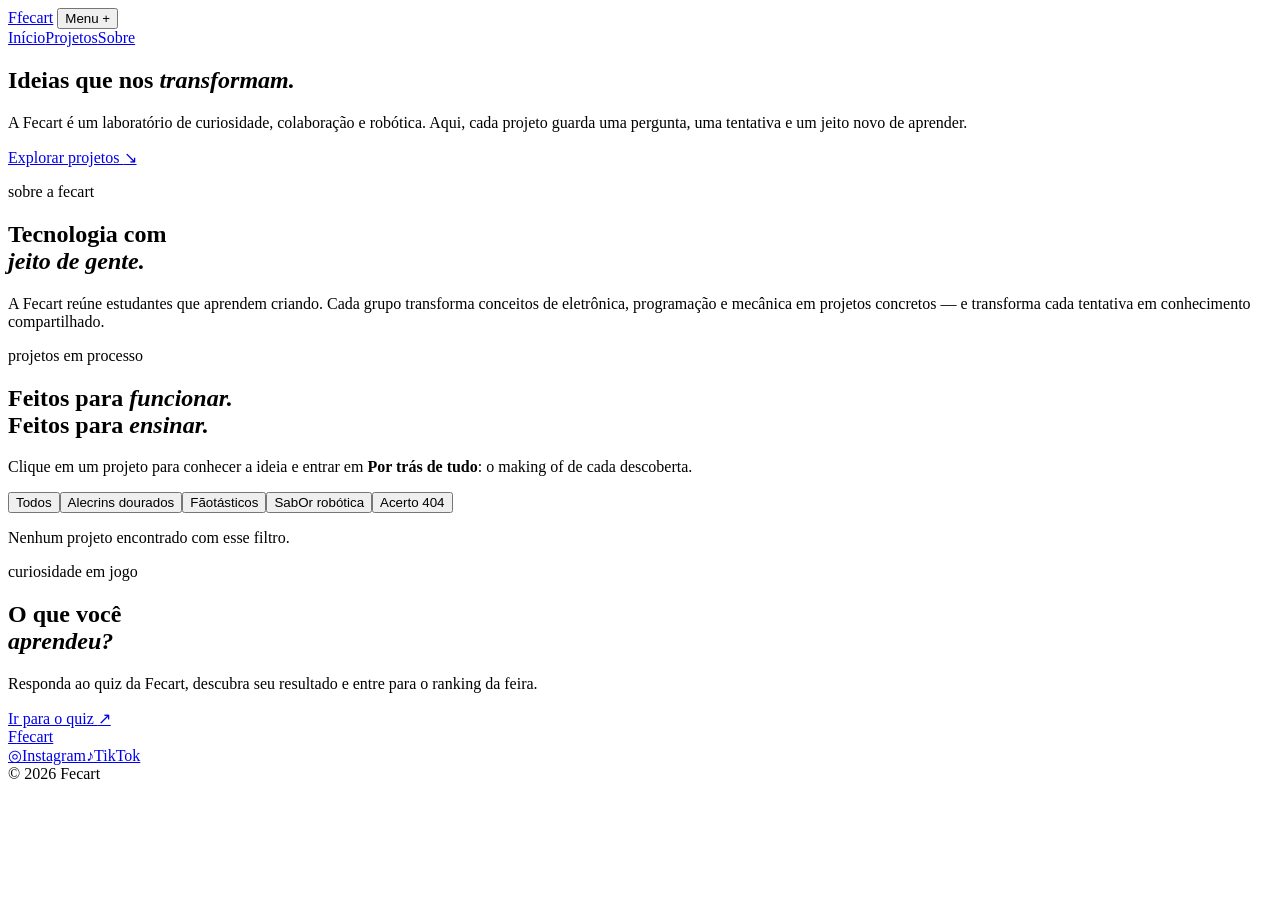
==== index.html @ e7907eb3 "feat: criar copia com experiencia mobile aprimorada" ====
<!doctype html>
<html lang="pt-BR">
<head>
  <meta charset="utf-8">
  <meta name="viewport" content="width=device-width, initial-scale=1">
  <meta name="theme-color" content="#f4efe6">
  <meta name="description" content="Fecart: projetos, grupos e processos de robótica feitos por estudantes.">
  <meta property="og:title" content="Fecart — laboratório vivo de robótica">
  <meta property="og:description" content="Conheça os projetos, grupos e caminhos de criação da Fecart.">
  <meta property="og:type" content="website">
  <title>Fecart — laboratório vivo</title>
  <link rel="icon" href="data:image/svg+xml,%3Csvg xmlns='http://www.w3.org/2000/svg' viewBox='0 0 64 64'%3E%3Crect width='64' height='64' rx='16' fill='%23e05b3f'/%3E%3Ctext x='32' y='43' text-anchor='middle' font-size='32' font-family='Arial' font-weight='700' fill='white'%3EF%3C/text%3E%3C/svg%3E">
  <link rel="preconnect" href="https://fonts.googleapis.com">
  <link rel="preconnect" href="https://fonts.gstatic.com" crossorigin>
  <link href="https://fonts.googleapis.com/css2?family=DM+Sans:wght@400;500;600;700&family=Fraunces:opsz,wght@9..144,600;9..144,700&display=swap" rel="stylesheet">
  <link rel="stylesheet" href="css/style.css">
  <link rel="stylesheet" href="css/overrides.css">
  <link rel="stylesheet" href="css/social-pins.css">
  <link rel="stylesheet" href="css/home-quiz.css">
  <link rel="stylesheet" href="css/project-group-link.css">
  <link rel="stylesheet" href="css/operator-delete.css">
  <link rel="stylesheet" href="css/mobile-enhancements.css">
</head>
<body>
  <div class="site-shell">
    <header class="site-header" id="topo">
      <a class="brand" href="#inicio" aria-label="Fecart, voltar ao início"><span class="brand-mark">F</span><span>fecart</span></a>
      <button class="menu-toggle" id="menu-toggle" type="button" aria-expanded="false" aria-controls="site-nav">Menu <span>+</span></button>
      <nav class="site-nav" id="site-nav" aria-label="Navegação principal">
        <a href="#inicio">Início</a><a href="#projetos">Projetos</a><a href="#sobre">Sobre</a>
      </nav>
    </header>

    <main id="inicio">
      <section class="hero section-pad" aria-labelledby="hero-title">
        <div class="hero-copy">
          <h1 id="hero-title" data-edit="hero.title">Ideias que nos <em>transformam.</em></h1>
          <p class="hero-lead" data-edit="hero.subtitle">A Fecart é um laboratório de curiosidade, colaboração e robótica. Aqui, cada projeto guarda uma pergunta, uma tentativa e um jeito novo de aprender.</p>
          <div class="hero-actions"><a class="button button-primary" href="#projetos">Explorar projetos <span>↘</span></a></div>
        </div>
        <div class="hero-art" aria-label="Ilustração abstrata de uma engrenagem e circuito">
          <div class="sun-disc"></div><div class="orbit orbit-one"></div><div class="orbit orbit-two"></div>
          <div class="gear" aria-hidden="true"><span></span><span></span><span></span><span></span><span></span><span></span><span></span><span></span><i></i></div>
        </div>
      </section>

      <section class="about-section section-pad" id="sobre" aria-labelledby="about-title"><div><p class="section-kicker">sobre a fecart</p><h2 id="about-title">Tecnologia com<br><em>jeito de gente.</em></h2></div><div class="about-text"><p data-edit="about.description">A Fecart reúne estudantes que aprendem criando. Cada grupo transforma conceitos de eletrônica, programação e mecânica em projetos concretos — e transforma cada tentativa em conhecimento compartilhado.</p></div></section>

      <section class="projects-section section-pad" id="projetos" aria-labelledby="projects-title">
        <div class="section-heading"><div><p class="section-kicker">projetos em processo</p><h2 id="projects-title">Feitos para <em>funcionar.</em><br>Feitos para <em>ensinar.</em></h2></div><p class="section-note">Clique em um projeto para conhecer a ideia e entrar em <strong>Por trás de tudo</strong>: o making of de cada descoberta.</p></div>
        <div class="filter-bar" id="filter-bar" aria-label="Filtrar projetos"></div>
        <div class="projects-grid" id="projects-grid" aria-live="polite"></div>
        <p class="empty-state" id="empty-state" hidden>Nenhum projeto encontrado com esse filtro.</p>
      </section>

      <section class="quiz-cta section-pad" aria-labelledby="quiz-cta-title"><div><p class="section-kicker">curiosidade em jogo</p><h2 id="quiz-cta-title">O que você<br><em>aprendeu?</em></h2></div><div class="quiz-cta-copy"><p>Responda ao quiz da Fecart, descubra seu resultado e entre para o ranking da feira.</p><a class="button button-primary quiz-button" href="quiz.html">Ir para o quiz <span>↗</span></a></div></section>
    </main>

    <footer class="site-footer section-pad"><div class="footer-top"><a class="brand brand-light" href="#topo"><span class="brand-mark">F</span><span>fecart</span></a><div class="social-pins" aria-label="Páginas da Fecart"><a class="social-pin" href="https://www.instagram.com/infecaart/" target="_blank" rel="noopener noreferrer" aria-label="Instagram da Fecart"><span class="pin-symbol">◎</span><span>Instagram</span></a><a class="social-pin" href="https://www.tiktok.com/@infecaart" target="_blank" rel="noopener noreferrer" aria-label="TikTok da Fecart"><span class="pin-symbol">♪</span><span>TikTok</span></a></div></div><div class="footer-bottom"><span>© 2026 Fecart</span></div></footer>
  </div>

  <div class="modal-backdrop" id="project-modal" hidden><article class="project-modal" role="dialog" aria-modal="true" aria-labelledby="modal-title"><button class="modal-close" id="modal-close" type="button" aria-label="Fechar projeto">×</button><div id="modal-content"></div></article></div>
  <aside class="editor-panel" id="editor-panel" hidden aria-labelledby="editor-title"><div class="editor-header"><div><p class="section-kicker">modo de manutenção</p><h2 id="editor-title">Área reservada</h2></div><button class="modal-close" id="editor-close" type="button" aria-label="Fechar área de manutenção">×</button></div><p class="editor-explain">Código de manutenção ativo. Adicione ou edite projetos e salve no banco. O painel só abre com Ctrl + Shift + \\.</p><div id="editor-fields"></div><div class="editor-actions"><button class="button button-primary" id="editor-save-db" type="button">Salvar no banco</button><button class="button button-ghost" id="editor-export" type="button">Exportar JSON</button><button class="button button-ghost" id="editor-reset" type="button">Restaurar</button></div><p class="editor-status" id="editor-status" role="status"></p></aside>
  <div class="toast" id="toast" role="status" aria-live="polite"></div>
  <script src="js/supabase-config.js"></script>
  <script src="js/app.js" defer></script>
</body>
</html>
---- css/operator-delete.css ----
.button-danger{display:block;margin:12px 0 18px;background:#a83232;color:#fff;border:0}.button-danger:hover{background:#7f2424}.button-danger:disabled{opacity:.6;cursor:wait}
---- css/mobile-enhancements.css ----
@media (max-width:560px){
  body{overflow-x:hidden}
  .site-header{position:sticky;top:0;box-shadow:0 6px 20px rgba(37,35,31,.06)}
  .site-nav a{font-size:16px;padding:7px 0}
  .hero{padding-top:48px;padding-bottom:56px;gap:36px}
  .hero h1{font-size:clamp(48px,14vw,68px);max-width:100%;line-height:.94}
  .hero-lead{font-size:16px;line-height:1.5;margin:24px 0}
  .hero-actions .button{width:100%;min-height:52px}
  .hero-art{border-radius:35% 10px 35% 10px;transform:rotate(2deg)}
  .section-heading{display:block}
  .section-heading h2{font-size:clamp(42px,12vw,60px)}
  .section-note{margin-top:24px;font-size:14px}
  .filter-bar{flex-wrap:nowrap;overflow-x:auto;overflow-y:hidden;padding:3px 2px 12px;margin-right:-24px;scroll-snap-type:x proximity;scrollbar-width:none}
  .filter-bar::-webkit-scrollbar{display:none}
  .filter-button{flex:0 0 auto;scroll-snap-align:start;min-height:42px;white-space:nowrap}
  .projects-grid{display:flex;gap:14px;overflow-x:auto;overflow-y:hidden;margin-right:-24px;padding:3px 24px 18px 1px;scroll-snap-type:x mandatory;scrollbar-width:none}
  .projects-grid::-webkit-scrollbar{display:none}
  .project-card,.project-card:nth-child(3n+2){flex:0 0 min(84vw,330px);grid-column:auto;scroll-snap-align:start;transform:none!important}
  .project-card:hover{transform:none!important}
  .project-image{height:185px}
  .project-card-body{padding:17px}
  .project-card h3{font-size:25px}
  .project-card:focus-visible{outline:3px solid var(--sun);outline-offset:3px}
  .projects-section:after{content:'Deslize para ver mais projetos →';display:block;color:var(--muted);font-size:11px;margin-top:4px}
  .about-section{padding-top:64px;padding-bottom:68px}
  .about-section h2{font-size:clamp(44px,12vw,62px)}
  .quiz-cta{display:block;padding-top:64px;padding-bottom:68px}
  .quiz-cta h2{font-size:clamp(45px,13vw,64px)}
  .quiz-cta-copy{margin-top:28px}
  .quiz-button{width:100%;min-height:54px}
  .project-modal{border-radius:18px 18px 0 0;align-self:end;max-height:92vh;padding:26px 20px 30px}
  .modal-backdrop{align-items:end;padding:0}
  .modal-cover{height:220px;border-radius:10px}
  .modal-title{font-size:39px}
  .like-button{width:100%;justify-content:center;min-height:48px}
  .timeline-item{grid-template-columns:1fr;gap:5px}
}
@media (min-width:561px) and (max-width:850px){
  .projects-grid{grid-template-columns:repeat(2,minmax(0,1fr))}
  .project-card{grid-column:span 1}
}
.ranking-list .ranking-row:first-child{border-color:var(--sun);background:color-mix(in srgb,var(--sun) 18%,transparent);font-size:1.08em}.ranking-list .ranking-row:nth-child(2){border-color:var(--line)}
@media(max-width:560px){.quiz-main{padding-top:48px}.quiz-intro h1{font-size:clamp(52px,15vw,76px)}.quiz-card{padding:24px 18px}.question{padding:20px 0}.answer{min-height:48px;padding:12px 10px}.quiz-card .button{width:100%;min-height:52px}.ranking-heading{display:block}.ranking-heading>p{margin-top:22px}.ranking-row{grid-template-columns:34px 1fr auto;gap:10px;padding:16px 10px}.ranking-list .ranking-row:first-child{padding:22px 12px;font-size:1.15em}}
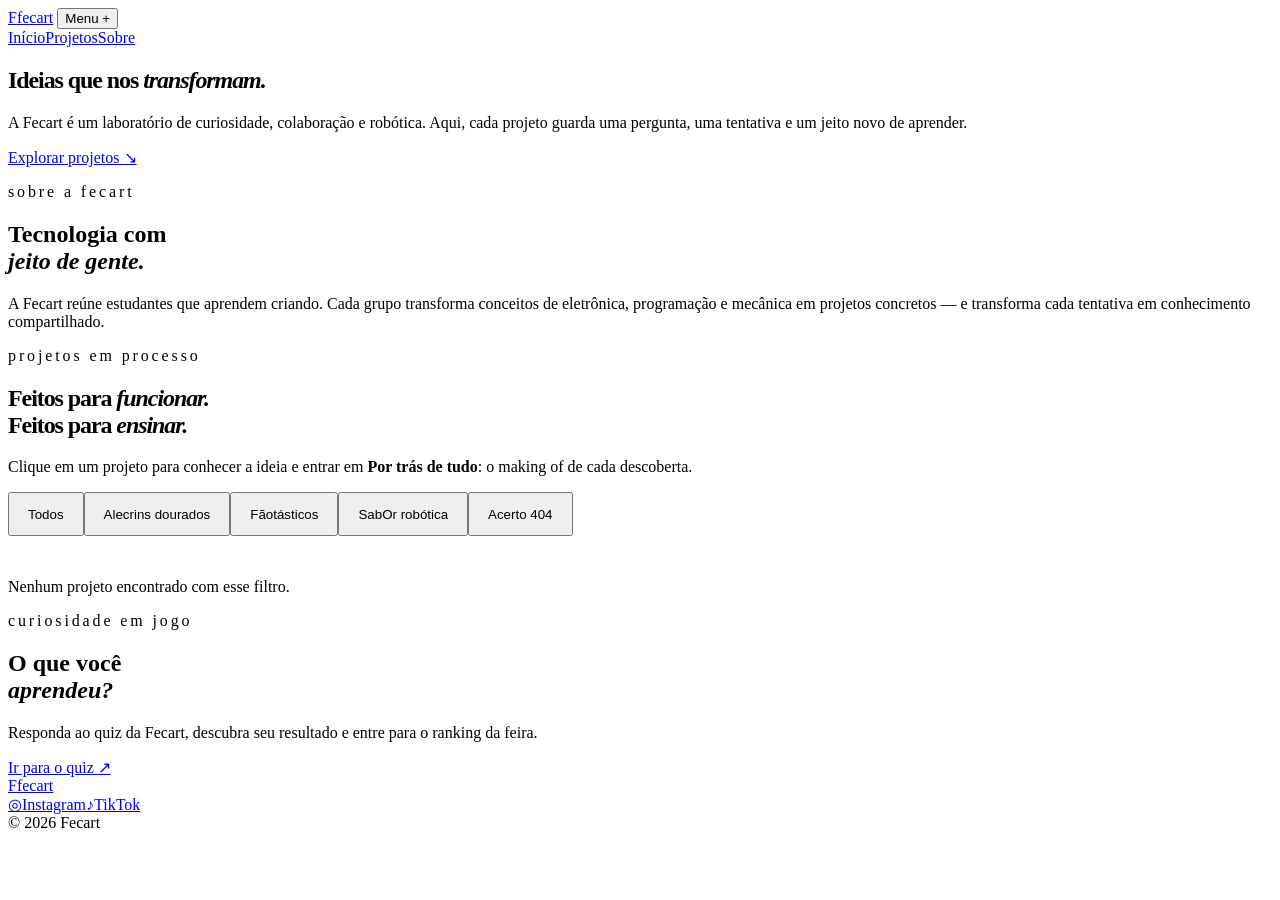
==== commit 0b315510: "feat: refine editorial layout with demo media" ====
--- a/index.html
+++ b/index.html
@@ -13,7 +13,7 @@
   <link rel="preconnect" href="https://fonts.googleapis.com">
   <link rel="preconnect" href="https://fonts.gstatic.com" crossorigin>
   <link href="https://fonts.googleapis.com/css2?family=DM+Sans:wght@400;500;600;700&family=Fraunces:opsz,wght@9..144,600;9..144,700&display=swap" rel="stylesheet">
-  <link rel="stylesheet" href="css/style.css">
+  <link rel="stylesheet" href="css/style.css"><link rel="stylesheet" href="css/editorial-enhancements.css">
   <link rel="stylesheet" href="css/overrides.css">
   <link rel="stylesheet" href="css/social-pins.css">
   <link rel="stylesheet" href="css/home-quiz.css">
--- a/css/editorial-enhancements.css
+++ b/css/editorial-enhancements.css
@@ -0,0 +1,13 @@
+/* Ajustes editoriais: leitura, ritmo e espaçamento */
+.eyebrow,.section-kicker,.project-meta,.modal-label{letter-spacing:.18em}
+.hero h1{letter-spacing:-.045em}
+.group-hero h1{letter-spacing:-.045em}
+.block-heading h2,.section-heading h2{letter-spacing:-.045em}
+.hero-actions{gap:32px}.filter-bar{gap:14px;margin-bottom:42px}.filter-button{min-height:44px;padding:10px 18px}
+.projects-grid{gap:32px}.project-card{opacity:0;transform:translateY(18px);transition:opacity .55s ease,transform .55s ease,box-shadow .25s ease}.project-card.is-visible{opacity:1;transform:translateY(0)}.project-card.is-visible:hover{transform:translateY(-6px)}
+.project-card-body{padding:24px 24px 26px}.project-footer{padding-top:28px}.group-card{padding:26px}.group-card h3{margin-top:48px}.group-card-link{min-height:44px;bottom:18px}.group-card .group-count{bottom:66px}
+.related-project{padding:26px 12px;transition:background .2s,transform .2s}.related-project:hover{background:var(--paper-2);transform:translateX(5px)}
+.demo-media-label{position:absolute;left:10px;bottom:10px;z-index:3;background:rgba(37,35,31,.78);color:var(--white);border-radius:99px;padding:5px 8px;font:700 9px/1 var(--sans);letter-spacing:.1em;text-transform:uppercase}.demo-media-wrap{position:relative}
+@media(max-width:850px){.projects-grid{gap:26px}.filter-bar{gap:10px;margin-bottom:30px}.group-hero h1{letter-spacing:-.03em}.block-heading h2{letter-spacing:-.03em}}
+@media(max-width:560px){.projects-grid{gap:24px}.hero-actions{gap:16px;flex-wrap:wrap}.project-card-body{padding:20px}.group-card{padding:22px}}
+@media(prefers-reduced-motion:reduce){.project-card{opacity:1;transform:none}.project-card.is-visible:hover{transform:none}.related-project:hover{transform:none}}
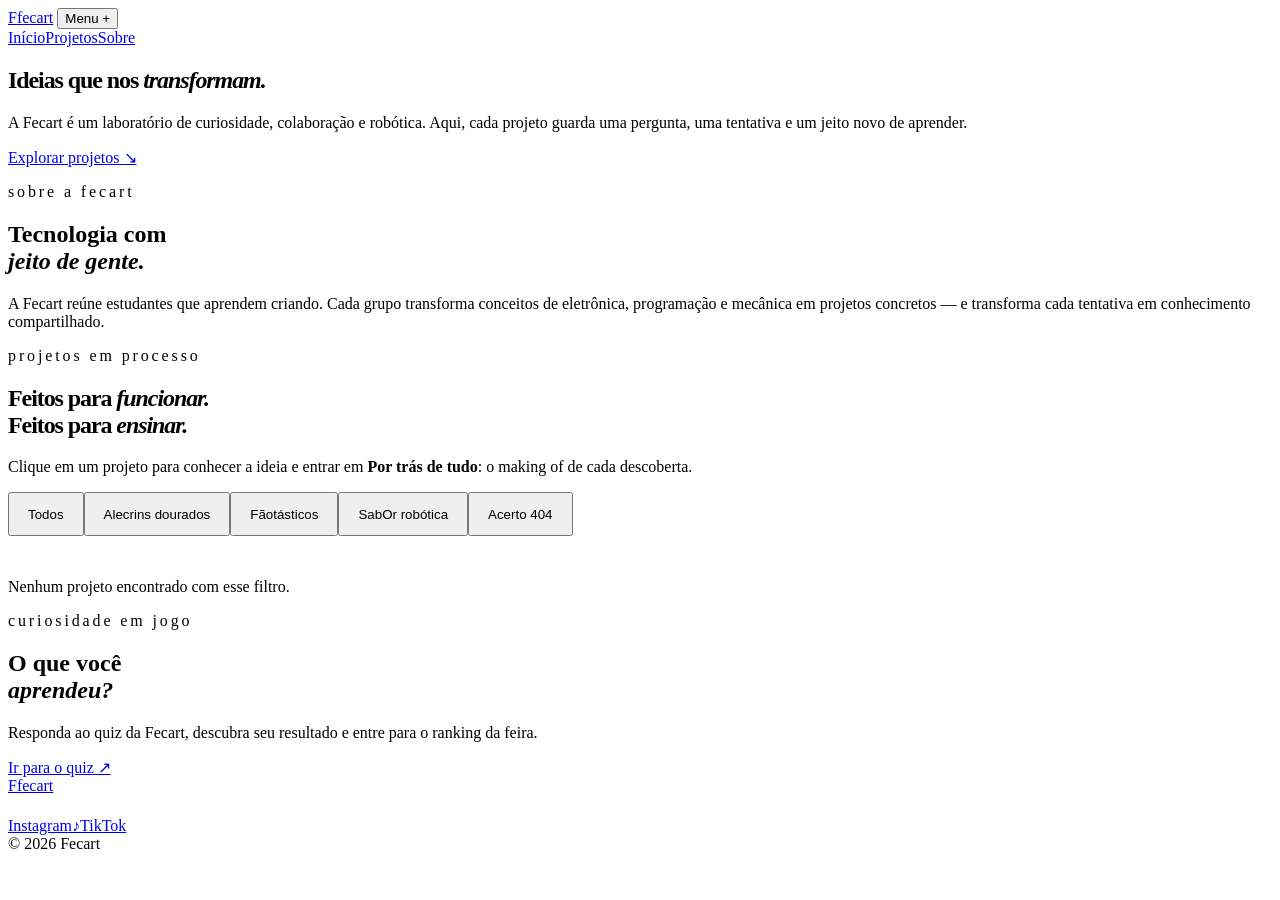
==== commit 599eb950: "feat: update Instagram social icon" ====
--- a/index.html
+++ b/index.html
@@ -56,7 +56,7 @@
       <section class="quiz-cta section-pad" aria-labelledby="quiz-cta-title"><div><p class="section-kicker">curiosidade em jogo</p><h2 id="quiz-cta-title">O que você<br><em>aprendeu?</em></h2></div><div class="quiz-cta-copy"><p>Responda ao quiz da Fecart, descubra seu resultado e entre para o ranking da feira.</p><a class="button button-primary quiz-button" href="quiz.html">Ir para o quiz <span>↗</span></a></div></section>
     </main>
 
-    <footer class="site-footer section-pad"><div class="footer-top"><a class="brand brand-light" href="#topo"><span class="brand-mark">F</span><span>fecart</span></a><div class="social-pins" aria-label="Páginas da Fecart"><a class="social-pin" href="https://www.instagram.com/infecaart/" target="_blank" rel="noopener noreferrer" aria-label="Instagram da Fecart"><span class="pin-symbol">◎</span><span>Instagram</span></a><a class="social-pin" href="https://www.tiktok.com/@infecaart" target="_blank" rel="noopener noreferrer" aria-label="TikTok da Fecart"><span class="pin-symbol">♪</span><span>TikTok</span></a></div></div><div class="footer-bottom"><span>© 2026 Fecart</span></div></footer>
+    <footer class="site-footer section-pad"><div class="footer-top"><a class="brand brand-light" href="#topo"><span class="brand-mark">F</span><span>fecart</span></a><div class="social-pins" aria-label="Páginas da Fecart"><a class="social-pin" href="https://www.instagram.com/infecaart/" target="_blank" rel="noopener noreferrer" aria-label="Instagram da Fecart"><img class="social-icon social-icon-instagram" src="assets/instagram.png" alt=""><span>Instagram</span></a><a class="social-pin" href="https://www.tiktok.com/@infecaart" target="_blank" rel="noopener noreferrer" aria-label="TikTok da Fecart"><span class="pin-symbol">♪</span><span>TikTok</span></a></div></div><div class="footer-bottom"><span>© 2026 Fecart</span></div></footer>
   </div>
 
   <div class="modal-backdrop" id="project-modal" hidden><article class="project-modal" role="dialog" aria-modal="true" aria-labelledby="modal-title"><button class="modal-close" id="modal-close" type="button" aria-label="Fechar projeto">×</button><div id="modal-content"></div></article></div>
--- a/css/editorial-enhancements.css
+++ b/css/editorial-enhancements.css
@@ -11,3 +11,5 @@
 @media(max-width:850px){.projects-grid{gap:26px}.filter-bar{gap:10px;margin-bottom:30px}.group-hero h1{letter-spacing:-.03em}.block-heading h2{letter-spacing:-.03em}}
 @media(max-width:560px){.projects-grid{gap:24px}.hero-actions{gap:16px;flex-wrap:wrap}.project-card-body{padding:20px}.group-card{padding:22px}}
 @media(prefers-reduced-motion:reduce){.project-card{opacity:1;transform:none}.project-card.is-visible:hover{transform:none}.related-project:hover{transform:none}}
+
+.social-icon{width:22px;height:22px;object-fit:contain;display:block}.social-icon-instagram{filter:brightness(0) invert(1);}
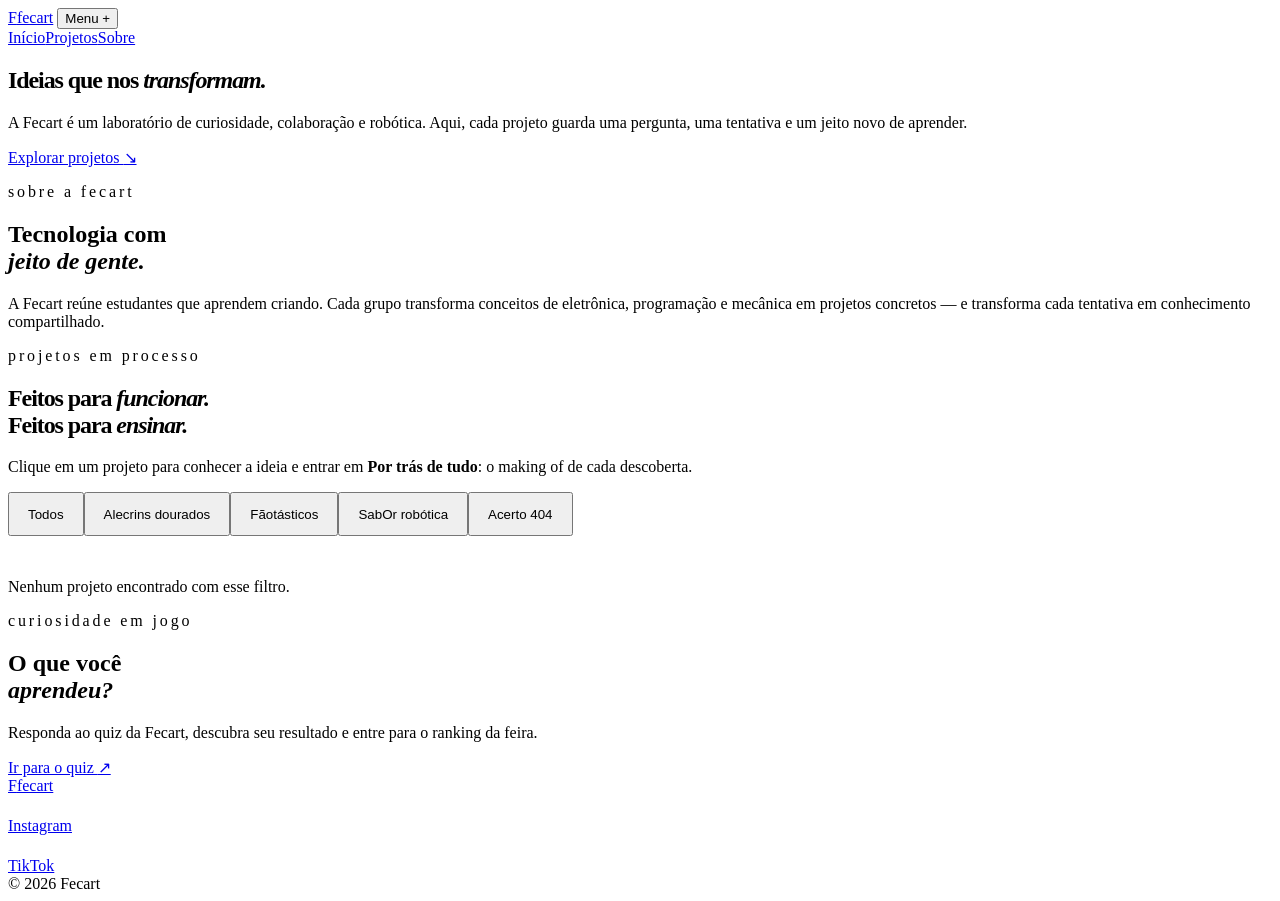
==== commit 7da197f8: "feat: update TikTok social icon" ====
--- a/index.html
+++ b/index.html
@@ -56,7 +56,7 @@
       <section class="quiz-cta section-pad" aria-labelledby="quiz-cta-title"><div><p class="section-kicker">curiosidade em jogo</p><h2 id="quiz-cta-title">O que você<br><em>aprendeu?</em></h2></div><div class="quiz-cta-copy"><p>Responda ao quiz da Fecart, descubra seu resultado e entre para o ranking da feira.</p><a class="button button-primary quiz-button" href="quiz.html">Ir para o quiz <span>↗</span></a></div></section>
     </main>
 
-    <footer class="site-footer section-pad"><div class="footer-top"><a class="brand brand-light" href="#topo"><span class="brand-mark">F</span><span>fecart</span></a><div class="social-pins" aria-label="Páginas da Fecart"><a class="social-pin" href="https://www.instagram.com/infecaart/" target="_blank" rel="noopener noreferrer" aria-label="Instagram da Fecart"><img class="social-icon social-icon-instagram" src="assets/instagram.png" alt=""><span>Instagram</span></a><a class="social-pin" href="https://www.tiktok.com/@infecaart" target="_blank" rel="noopener noreferrer" aria-label="TikTok da Fecart"><span class="pin-symbol">♪</span><span>TikTok</span></a></div></div><div class="footer-bottom"><span>© 2026 Fecart</span></div></footer>
+    <footer class="site-footer section-pad"><div class="footer-top"><a class="brand brand-light" href="#topo"><span class="brand-mark">F</span><span>fecart</span></a><div class="social-pins" aria-label="Páginas da Fecart"><a class="social-pin" href="https://www.instagram.com/infecaart/" target="_blank" rel="noopener noreferrer" aria-label="Instagram da Fecart"><img class="social-icon social-icon-instagram" src="assets/instagram.png" alt=""><span>Instagram</span></a><a class="social-pin" href="https://www.tiktok.com/@infecaart" target="_blank" rel="noopener noreferrer" aria-label="TikTok da Fecart"><img class="social-icon social-icon-tiktok" src="assets/tiktok.png" alt=""><span>TikTok</span></a></div></div><div class="footer-bottom"><span>© 2026 Fecart</span></div></footer>
   </div>
 
   <div class="modal-backdrop" id="project-modal" hidden><article class="project-modal" role="dialog" aria-modal="true" aria-labelledby="modal-title"><button class="modal-close" id="modal-close" type="button" aria-label="Fechar projeto">×</button><div id="modal-content"></div></article></div>
--- a/css/editorial-enhancements.css
+++ b/css/editorial-enhancements.css
@@ -13,3 +13,4 @@
 @media(prefers-reduced-motion:reduce){.project-card{opacity:1;transform:none}.project-card.is-visible:hover{transform:none}.related-project:hover{transform:none}}
 
 .social-icon{width:22px;height:22px;object-fit:contain;display:block}.social-icon-instagram{filter:brightness(0) invert(1);}
+.social-icon-tiktok{filter:brightness(0) invert(1);}
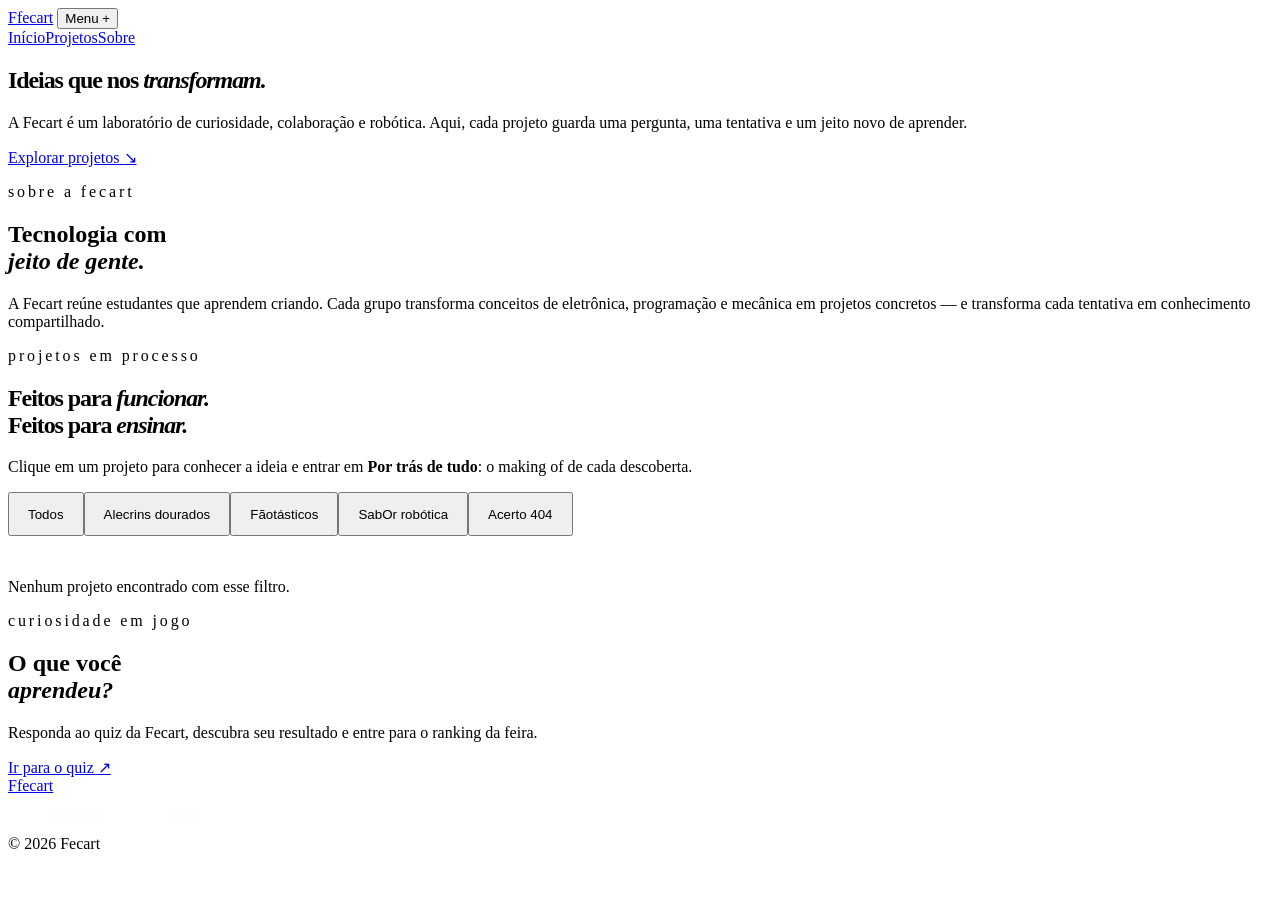
==== commit 03e781dc: "fix: harden mobile responsive layouts" ====
--- a/index.html
+++ b/index.html
@@ -20,6 +20,7 @@
   <link rel="stylesheet" href="css/project-group-link.css">
   <link rel="stylesheet" href="css/operator-delete.css">
   <link rel="stylesheet" href="css/mobile-enhancements.css">
+  <link rel="stylesheet" href="css/mobile-safety.css">
 </head>
 <body>
   <div class="site-shell">
--- a/css/editorial-enhancements.css
+++ b/css/editorial-enhancements.css
@@ -12,5 +12,3 @@
 @media(max-width:560px){.projects-grid{gap:24px}.hero-actions{gap:16px;flex-wrap:wrap}.project-card-body{padding:20px}.group-card{padding:22px}}
 @media(prefers-reduced-motion:reduce){.project-card{opacity:1;transform:none}.project-card.is-visible:hover{transform:none}.related-project:hover{transform:none}}
 
-.social-icon{width:22px;height:22px;object-fit:contain;display:block}.social-icon-instagram{filter:brightness(0) invert(1);}
-.social-icon-tiktok{filter:brightness(0) invert(1);}
--- a/css/social-pins.css
+++ b/css/social-pins.css
@@ -0,0 +1,2 @@
+.social-pins{display:flex;align-items:center;gap:12px}.social-pin{display:inline-flex;align-items:center;gap:8px;border:1px solid rgba(255,250,243,.28);border-radius:999px;padding:9px 13px;color:rgba(255,250,243,.82);text-decoration:none;font-size:12px;transition:transform .2s ease,background .2s ease,border-color .2s ease}.social-pin:hover{transform:translateY(-3px);background:rgba(255,250,243,.12);border-color:var(--sun);color:var(--white)}.pin-symbol{display:grid;place-items:center;width:20px;height:20px;border:1px solid currentColor;border-radius:50%;font-size:15px;line-height:1}.social-pin:last-child .pin-symbol{border-radius:6px}@media(max-width:850px){.social-pins{order:2;width:100%}.back-top{margin-left:auto}.footer-top p{order:3}}
+.social-icon{width:20px;height:20px;flex:0 0 20px;object-fit:contain;display:block}.social-icon-instagram,.social-icon-tiktok{filter:brightness(0) invert(1)}
--- a/css/mobile-safety.css
+++ b/css/mobile-safety.css
@@ -0,0 +1,18 @@
+/* Proteções comuns para telas pequenas */
+@media (max-width:560px){
+  html,body{max-width:100%;overflow-x:hidden}
+  .site-header{gap:14px;padding-left:18px;padding-right:18px}
+  .group-page .site-header{gap:10px}
+  .group-page .back-link{margin-left:auto;white-space:nowrap;font-size:11px}
+  .group-description,.project-detail,.block-heading,.section-heading{min-width:0;max-width:100%}
+  .group-description,.project-detail p,.block-heading>p{overflow-wrap:anywhere}
+  .member-card{min-width:0}
+  .member-card h3,.member-card p{overflow-wrap:anywhere}
+  .project-main-image,.gallery-image,.gallery-video{display:block;width:100%;max-width:100%;height:auto;object-fit:cover}
+  .gallery-video{max-height:70vh}
+  .process-gallery figure{min-width:0}
+  .social-pin{min-height:40px}
+  .editor-panel{padding:22px 18px}
+  .editor-actions{gap:8px}
+  .editor-actions .button{min-height:44px}
+}
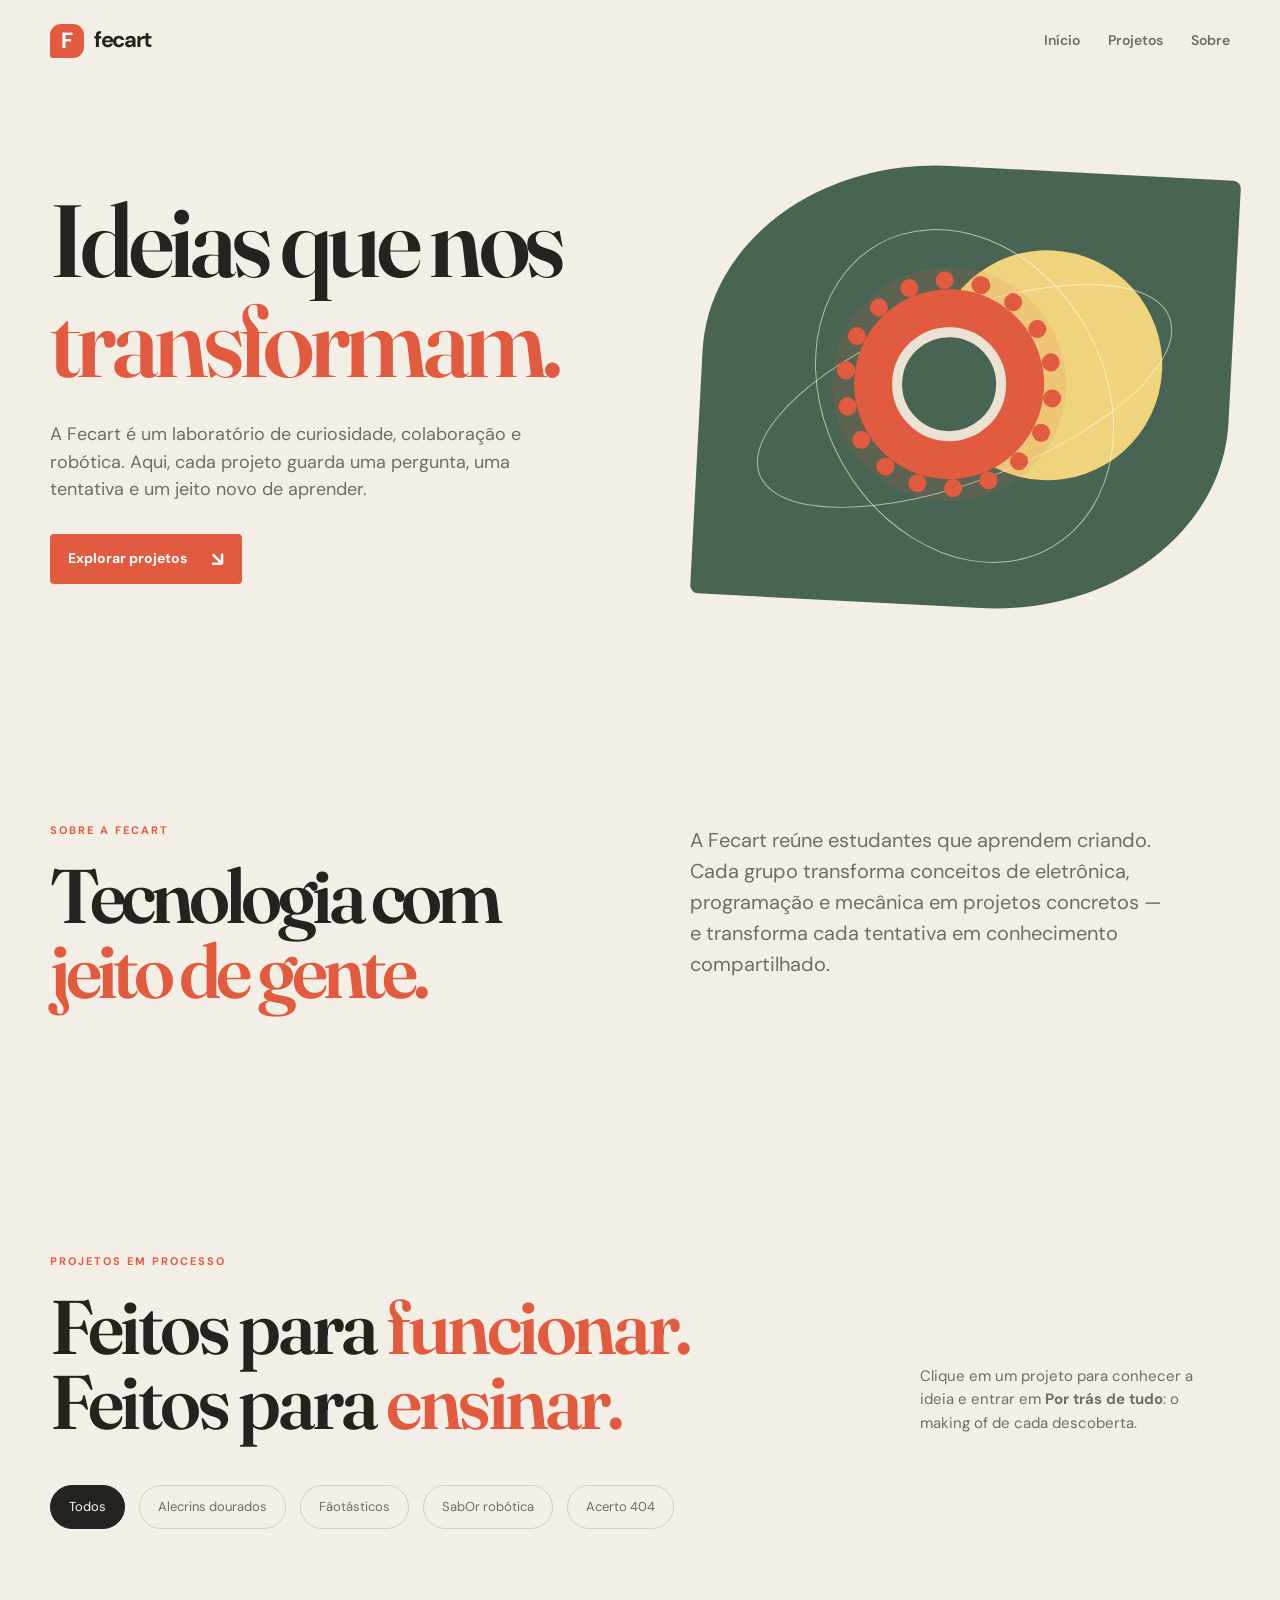
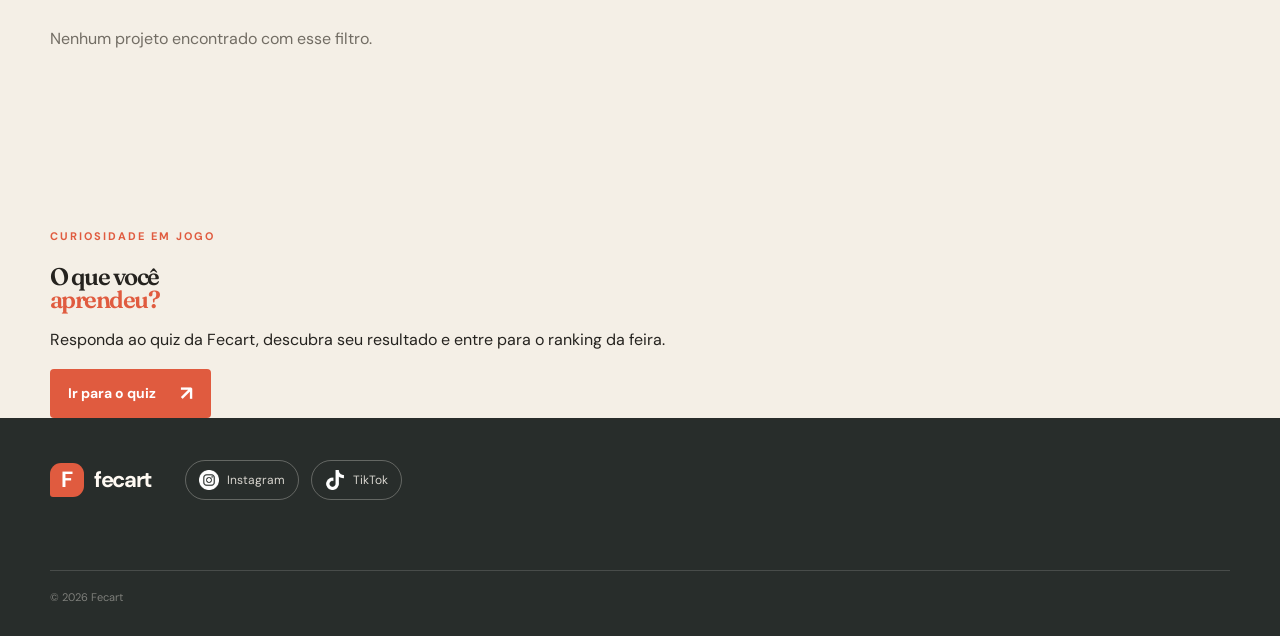
==== commit 84c2370f: "feat: add SEO and social metadata" ====
--- a/index.html
+++ b/index.html
@@ -4,11 +4,8 @@
   <meta charset="utf-8">
   <meta name="viewport" content="width=device-width, initial-scale=1">
   <meta name="theme-color" content="#f4efe6">
-  <meta name="description" content="Fecart: projetos, grupos e processos de robótica feitos por estudantes.">
-  <meta property="og:title" content="Fecart — laboratório vivo de robótica">
-  <meta property="og:description" content="Conheça os projetos, grupos e caminhos de criação da Fecart.">
-  <meta property="og:type" content="website">
-  <title>Fecart — laboratório vivo</title>
+  <meta name="description" content="Conheça os projetos, grupos e caminhos de criação da Fecart.">
+  <title>Fecart — laboratório vivo de robótica</title>
   <link rel="icon" href="data:image/svg+xml,%3Csvg xmlns='http://www.w3.org/2000/svg' viewBox='0 0 64 64'%3E%3Crect width='64' height='64' rx='16' fill='%23e05b3f'/%3E%3Ctext x='32' y='43' text-anchor='middle' font-size='32' font-family='Arial' font-weight='700' fill='white'%3EF%3C/text%3E%3C/svg%3E">
   <link rel="preconnect" href="https://fonts.googleapis.com">
   <link rel="preconnect" href="https://fonts.gstatic.com" crossorigin>
@@ -21,6 +18,22 @@
   <link rel="stylesheet" href="css/operator-delete.css">
   <link rel="stylesheet" href="css/mobile-enhancements.css">
   <link rel="stylesheet" href="css/mobile-safety.css">
+
+  <link rel="canonical" href="https://carlos2511760-blip.github.io/Copia/">
+  <meta name="robots" content="index, follow, max-image-preview:large">
+  <meta property="og:locale" content="pt_BR">
+  <meta property="og:site_name" content="Fecart">
+  <meta property="og:title" content="Fecart — laboratório vivo de robótica">
+  <meta property="og:description" content="Conheça os projetos, grupos e caminhos de criação da Fecart.">
+  <meta property="og:type" content="website">
+  <meta property="og:url" content="https://carlos2511760-blip.github.io/Copia/">
+  <meta property="og:image" content="https://carlos2511760-blip.github.io/Copia/assets/demo-robot-project.jpg">
+  <meta property="og:image:alt" content="Projeto de robótica da Fecart">
+  <meta name="twitter:card" content="summary_large_image">
+  <meta name="twitter:title" content="Fecart — laboratório vivo de robótica">
+  <meta name="twitter:description" content="Conheça os projetos, grupos e caminhos de criação da Fecart.">
+  <meta name="twitter:image" content="https://carlos2511760-blip.github.io/Copia/assets/demo-robot-project.jpg">
+  <script type="application/ld+json">{"@context":"https://schema.org","@type":"WebSite","name":"Fecart","url":"https://carlos2511760-blip.github.io/Copia/","description":"Conheça os projetos, grupos e caminhos de criação da Fecart.","inLanguage":"pt-BR"}</script>
 </head>
 <body>
   <div class="site-shell">
--- a/css/style.css
+++ b/css/style.css
@@ -0,0 +1,4 @@
+:root{--paper:#f4efe6;--paper-2:#ebe2d3;--ink:#25231f;--muted:#726d64;--line:#d8cdbd;--tomato:#e05b3f;--tomato-dark:#b64331;--leaf:#496453;--sun:#e8b63f;--night:#282d2b;--white:#fffaf3;--serif:"Fraunces",Georgia,serif;--sans:"DM Sans",Arial,sans-serif;--max:1180px;--shadow:0 20px 60px rgba(61,45,30,.1)}
+*{box-sizing:border-box}html{scroll-behavior:smooth}body{margin:0;background:var(--paper);color:var(--ink);font-family:var(--sans);line-height:1.55}body.editor-open{overflow:hidden}a{color:inherit}button{font:inherit}button,a{outline-offset:4px}button:focus-visible,a:focus-visible{outline:3px solid var(--sun);outline-offset:4px}.section-pad{padding-left:max(24px,calc((100vw - var(--max))/2));padding-right:max(24px,calc((100vw - var(--max))/2))}.site-header{height:82px;display:flex;align-items:center;gap:28px;padding:0 max(24px,calc((100vw - var(--max))/2));border-bottom:1px solid transparent;position:sticky;top:0;z-index:20;background:rgba(244,239,230,.92);backdrop-filter:blur(14px)}.brand{display:inline-flex;align-items:center;gap:10px;font-size:22px;font-weight:700;letter-spacing:-.06em;text-decoration:none}.brand-mark{display:grid;place-items:center;width:34px;height:34px;border-radius:11px 11px 11px 3px;background:var(--tomato);color:white;font-weight:700;letter-spacing:0}.site-nav{display:flex;gap:28px;margin-left:auto}.site-nav a{text-decoration:none;font-size:14px;font-weight:600;color:var(--muted);transition:color .2s}.site-nav a:hover{color:var(--tomato)}kbd{font-size:10px;border:1px solid var(--line);border-bottom-width:2px;border-radius:4px;padding:1px 4px;margin-left:3px;background:var(--white);color:var(--ink)}.menu-toggle{display:none;border:0;background:none;color:var(--muted);cursor:pointer}.hero{min-height:620px;display:grid;grid-template-columns:1fr .9fr;align-items:center;gap:64px;padding-top:74px;padding-bottom:84px;overflow:hidden}.section-kicker{font-size:11px;font-weight:700;letter-spacing:.13em;text-transform:uppercase;color:var(--tomato);margin:0 0 20px}.hero h1,h2{font-family:var(--serif);font-weight:600;letter-spacing:-.065em;line-height:.98;margin:0}.hero h1{font-size:clamp(58px,8vw,106px);max-width:700px}.hero em,h2 em{font-style:normal;color:var(--tomato)}.hero-lead{max-width:510px;font-size:18px;color:var(--muted);margin:30px 0}.hero-actions{display:flex;align-items:center;gap:24px}.button{display:inline-flex;align-items:center;justify-content:center;gap:24px;padding:14px 18px;border:0;border-radius:4px;text-decoration:none;font-weight:700;font-size:14px;cursor:pointer;transition:transform .2s,background .2s}.button span{font-size:20px;line-height:0}.button:hover{transform:translateY(-2px)}.button-primary{background:var(--tomato);color:white}.button-primary:hover{background:var(--tomato-dark)}.button-dark{background:var(--night);color:var(--white)}.button-ghost{background:transparent;border:1px solid var(--line);color:var(--ink)}.hero-art{height:440px;position:relative;background:var(--leaf);border-radius:45% 8px 45% 8px;overflow:hidden;transform:rotate(3deg)}.sun-disc{position:absolute;width:230px;height:230px;right:13%;top:18%;background:var(--sun);border-radius:50%;mix-blend-mode:screen}.orbit{position:absolute;border:1px solid rgba(255,250,243,.6);border-radius:50%;width:440px;height:170px;left:50%;top:52%;transform:translate(-50%,-50%) rotate(-24deg)}.orbit-two{width:350px;height:280px;transform:translate(-50%,-50%) rotate(57deg)}.gear{position:absolute;left:29%;top:28%;width:190px;height:190px;border-radius:50%;background:var(--tomato);box-shadow:0 0 0 22px rgba(224,91,63,.12);animation:float 6s ease-in-out infinite}.gear:before{content:"";position:absolute;inset:-18px;border:18px dotted var(--tomato);border-radius:50%;transform:rotate(15deg)}.gear i{position:absolute;inset:38px;border-radius:50%;background:var(--leaf);border:10px solid var(--paper-2)}.projects-section{padding-top:120px;padding-bottom:120px}.section-heading{display:grid;grid-template-columns:1fr 310px;gap:60px;align-items:end;margin-bottom:46px}.section-heading.compact{margin-bottom:40px}.section-heading h2,.process-copy h2,.about-section h2{font-size:clamp(48px,6vw,76px)}.section-note{color:var(--muted);font-size:15px;margin:0 0 4px}.filter-bar{display:flex;flex-wrap:wrap;gap:9px;margin-bottom:28px}.filter-button{border:1px solid var(--line);background:transparent;border-radius:99px;padding:9px 15px;color:var(--muted);cursor:pointer;font-size:13px}.filter-button:hover,.filter-button.active{background:var(--ink);border-color:var(--ink);color:var(--white)}.projects-grid{display:grid;grid-template-columns:repeat(12,1fr);gap:22px}.project-card{grid-column:span 4;background:var(--white);border:1px solid var(--line);min-height:310px;display:flex;flex-direction:column;cursor:pointer;transition:transform .25s,box-shadow .25s}.project-card:hover{transform:translateY(-6px);box-shadow:var(--shadow)}.project-image{width:100%;height:190px;object-fit:cover;background:var(--paper-2);display:block}.project-image.placeholder{display:grid;place-items:center;color:var(--muted);font-family:var(--serif);font-size:34px}.project-card-body{padding:19px 20px 21px;display:flex;flex-direction:column;flex:1}.project-meta{display:flex;justify-content:space-between;gap:10px;color:var(--tomato);font-size:11px;text-transform:uppercase;letter-spacing:.1em;font-weight:700}.project-card h3{font-family:var(--serif);font-size:26px;line-height:1.05;letter-spacing:-.04em;margin:15px 0 8px}.project-card p{font-size:13px;color:var(--muted);margin:0}.project-footer{display:flex;justify-content:space-between;align-items:end;margin-top:auto;padding-top:20px}.tag-list{display:flex;flex-wrap:wrap;gap:5px}.tag{background:var(--paper-2);padding:4px 7px;border-radius:2px;font-size:10px;color:var(--muted)}.project-arrow{font-size:22px;color:var(--tomato)}.empty-state{padding:40px 0;color:var(--muted)}.groups-grid{display:grid;grid-template-columns:repeat(4,1fr);gap:14px}.group-card{min-height:255px;padding:22px;background:var(--white);border:1px solid var(--line);position:relative;overflow:hidden}.group-card:after{content:"";position:absolute;width:100px;height:100px;border-radius:50%;right:-35px;bottom:-35px;background:var(--accent,var(--sun));opacity:.75}.group-index{font-size:11px;color:var(--muted)}.group-card h3{font-family:var(--serif);font-size:29px;letter-spacing:-.05em;line-height:1;margin:42px 0 12px;max-width:190px}.group-card p{font-size:13px;color:var(--muted);max-width:200px;margin:0}.group-count{position:absolute;left:22px;bottom:22px;font-size:11px;font-weight:700;color:var(--leaf)}.about-section{display:grid;grid-template-columns:1fr 1fr;gap:100px;padding-top:120px;padding-bottom:125px}.about-text{max-width:480px;align-self:end}.about-text p{font-size:20px;color:var(--muted);margin:0 0 28px}.site-footer{background:var(--night);color:var(--white);padding-top:42px;padding-bottom:30px}.footer-top{display:flex;align-items:center;gap:34px;padding-bottom:70px}.brand-light{color:var(--white)}.footer-top p{font-size:13px;color:rgba(255,250,243,.6);margin:0}.footer-bottom{border-top:1px solid rgba(255,250,243,.15);padding-top:18px;display:flex;justify-content:space-between;color:rgba(255,250,243,.4);font-size:11px}.modal-backdrop{position:fixed;inset:0;background:rgba(37,35,31,.7);z-index:40;display:grid;place-items:center;padding:20px}.project-modal{background:var(--white);max-width:850px;max-height:90vh;overflow:auto;position:relative;width:100%;padding:42px}.modal-close{border:0;background:transparent;color:var(--muted);font-size:30px;line-height:1;cursor:pointer}.project-modal>.modal-close{position:absolute;right:18px;top:14px}.modal-content-grid{display:grid;grid-template-columns:1fr 1fr;gap:30px}.modal-cover{width:100%;height:270px;object-fit:cover;background:var(--paper-2)}.modal-title{font-family:var(--serif);font-size:50px;line-height:1;letter-spacing:-.06em;margin:10px 0 15px}.modal-label{color:var(--tomato);font-size:11px;font-weight:700;letter-spacing:.12em;text-transform:uppercase}.modal-description{color:var(--muted);font-size:15px}.modal-facts{display:flex;gap:22px;flex-wrap:wrap;border-top:1px solid var(--line);padding-top:18px;margin-top:22px;font-size:12px}.timeline{margin-top:32px;border-top:1px solid var(--line)}.timeline-item{display:grid;grid-template-columns:100px 1fr;gap:18px;padding:18px 0;border-bottom:1px solid var(--line)}.timeline-item time{color:var(--tomato);font-size:12px;font-weight:700}.timeline-item strong{display:block;font-family:var(--serif);font-size:21px}.timeline-item p{color:var(--muted);font-size:13px;margin:5px 0 0}.editor-panel{position:fixed;z-index:50;right:0;top:0;width:min(440px,100%);height:100vh;background:var(--white);box-shadow:-20px 0 60px rgba(0,0,0,.2);padding:30px;overflow:auto}.editor-header{display:flex;justify-content:space-between;align-items:start}.editor-panel h2{font-family:var(--serif);font-size:42px;letter-spacing:-.06em;margin:0}.editor-explain{font-size:13px;color:var(--muted);border-bottom:1px solid var(--line);padding-bottom:22px}.editor-field{margin:22px 0}.editor-field label{display:block;font-size:11px;text-transform:uppercase;letter-spacing:.1em;font-weight:700;color:var(--tomato);margin-bottom:7px}.editor-field textarea,.editor-field input{width:100%;font:inherit;border:1px solid var(--line);background:var(--paper);padding:10px;color:var(--ink);border-radius:3px}.editor-field textarea{min-height:85px;resize:vertical}.editor-field input[type=file]{font-size:12px}.editor-image-preview{width:100%;height:100px;object-fit:cover;margin-top:8px;background:var(--paper-2)}.editor-actions{display:flex;gap:10px;position:sticky;bottom:0;background:var(--white);padding-top:16px}.editor-status{font-size:12px;color:var(--leaf)}.toast{position:fixed;bottom:24px;left:50%;transform:translate(-50%,20px);opacity:0;background:var(--night);color:var(--white);padding:12px 18px;font-size:13px;z-index:60;transition:opacity .2s,transform .2s}.toast.show{opacity:1;transform:translate(-50%,0)}[hidden]{display:none!important}@keyframes float{0%,100%{transform:translateY(0) rotate(0)}50%{transform:translateY(-12px) rotate(5deg)}}@media (prefers-reduced-motion:reduce){*,*:before,*:after{scroll-behavior:auto!important;animation:none!important;transition:none!important}}
+@media (max-width:850px){.site-header{height:70px}.site-nav{display:none;position:absolute;top:70px;left:0;right:0;background:var(--paper);padding:18px 24px 24px;flex-direction:column;gap:18px;border-bottom:1px solid var(--line)}.site-nav.is-open{display:flex}.menu-toggle{display:block;margin-left:auto}.hero{grid-template-columns:1fr;min-height:auto;padding-top:70px}.hero-art{height:340px;max-width:540px;width:100%;margin:0 auto}.section-heading,.about-section{grid-template-columns:1fr;gap:26px}.section-heading{margin-bottom:34px}.section-note{max-width:500px}.projects-section{padding-top:80px;padding-bottom:80px}.groups-grid{grid-template-columns:repeat(2,1fr)}.project-card{grid-column:span 6}.project-card:nth-child(3n/**/+2){transform:none}.project-card:nth-child(3n/**/+2):hover,.project-card:hover{transform:translateY(-5px)}.about-section{gap:36px;padding-top:80px;padding-bottom:80px}.footer-top{flex-wrap:wrap;padding-bottom:50px}.footer-top p{order:3;width:100%}}
+@media (max-width:560px){.hero h1{font-size:58px}.hero-art{height:290px}.gear{width:140px;height:140px;left:26%;top:27%}.gear i{inset:27px}.sun-disc{width:170px;height:170px}.groups-grid{grid-template-columns:1fr}.project-card{grid-column:span 12}.project-card:nth-child(3n/**/+2){transform:none}.project-card:nth-child(3n/**/+2):hover,.project-card:hover{transform:translateY(-5px)}.modal-content-grid{grid-template-columns:1fr}.project-modal{padding:30px 22px}.modal-title{font-size:40px}.timeline-item{grid-template-columns:75px 1fr}.footer-bottom{gap:10px;flex-direction:column}}
--- a/css/editorial-enhancements.css
+++ b/css/editorial-enhancements.css
@@ -1,5 +1,5 @@
 /* Ajustes editoriais: leitura, ritmo e espaçamento */
-.eyebrow,.section-kicker,.project-meta,.modal-label{letter-spacing:.18em}
+.section-kicker,.project-meta,.modal-label{letter-spacing:.18em}
 .hero h1{letter-spacing:-.045em}
 .group-hero h1{letter-spacing:-.045em}
 .block-heading h2,.section-heading h2{letter-spacing:-.045em}
@@ -12,3 +12,11 @@
 @media(max-width:560px){.projects-grid{gap:24px}.hero-actions{gap:16px;flex-wrap:wrap}.project-card-body{padding:20px}.group-card{padding:22px}}
 @media(prefers-reduced-motion:reduce){.project-card{opacity:1;transform:none}.project-card.is-visible:hover{transform:none}.related-project:hover{transform:none}}
 
+/* Entrada fluida sem bloquear o conteúdo */
+.project-card{will-change:opacity,transform;transition-duration:.38s}
+.group-main .section-block{opacity:1;transform:none}
+.group-main.content-ready .section-block{animation:section-enter .42s cubic-bezier(.22,.75,.25,1) forwards}
+.group-main.content-ready .section-block:nth-child(2){animation-delay:.05s}
+.group-main.content-ready .section-block:nth-child(3){animation-delay:.1s}
+@keyframes section-enter{to{opacity:1;transform:none}}
+@media(prefers-reduced-motion:reduce){.group-main .section-block{opacity:1;transform:none}.group-main.content-ready .section-block{animation:none}}
--- a/css/social-pins.css
+++ b/css/social-pins.css
@@ -1,2 +1,2 @@
-.social-pins{display:flex;align-items:center;gap:12px}.social-pin{display:inline-flex;align-items:center;gap:8px;border:1px solid rgba(255,250,243,.28);border-radius:999px;padding:9px 13px;color:rgba(255,250,243,.82);text-decoration:none;font-size:12px;transition:transform .2s ease,background .2s ease,border-color .2s ease}.social-pin:hover{transform:translateY(-3px);background:rgba(255,250,243,.12);border-color:var(--sun);color:var(--white)}.pin-symbol{display:grid;place-items:center;width:20px;height:20px;border:1px solid currentColor;border-radius:50%;font-size:15px;line-height:1}.social-pin:last-child .pin-symbol{border-radius:6px}@media(max-width:850px){.social-pins{order:2;width:100%}.back-top{margin-left:auto}.footer-top p{order:3}}
+.social-pins{display:flex;align-items:center;gap:12px}.social-pin{display:inline-flex;align-items:center;gap:8px;border:1px solid rgba(255,250,243,.28);border-radius:999px;padding:9px 13px;color:rgba(255,250,243,.82);text-decoration:none;font-size:12px;transition:transform .2s ease,background .2s ease,border-color .2s ease}.social-pin:hover{transform:translateY(-3px);background:rgba(255,250,243,.12);border-color:var(--sun);color:var(--white)}@media(max-width:850px){.social-pins{order:2;width:100%}.footer-top p{order:3}}
 .social-icon{width:20px;height:20px;flex:0 0 20px;object-fit:contain;display:block}.social-icon-instagram,.social-icon-tiktok{filter:brightness(0) invert(1)}
--- a/css/mobile-enhancements.css
+++ b/css/mobile-enhancements.css
@@ -15,13 +15,13 @@
   .filter-button{flex:0 0 auto;scroll-snap-align:start;min-height:42px;white-space:nowrap}
   .projects-grid{display:flex;gap:14px;overflow-x:auto;overflow-y:hidden;margin-right:-24px;padding:3px 24px 18px 1px;scroll-snap-type:x mandatory;scrollbar-width:none}
   .projects-grid::-webkit-scrollbar{display:none}
-  .project-card,.project-card:nth-child(3n+2){flex:0 0 min(84vw,330px);grid-column:auto;scroll-snap-align:start;transform:none!important}
+  .project-card,.project-card:nth-child(3n/**/+2){flex:0 0 min(84vw,330px);grid-column:auto;scroll-snap-align:start;transform:none!important}
   .project-card:hover{transform:none!important}
   .project-image{height:185px}
   .project-card-body{padding:17px}
   .project-card h3{font-size:25px}
   .project-card:focus-visible{outline:3px solid var(--sun);outline-offset:3px}
-  .projects-section:after{content:'Deslize para ver mais projetos →';display:block;color:var(--muted);font-size:11px;margin-top:4px}
+  .projects-section:after{content:"Deslize para ver mais projetos →";display:block;color:var(--muted);font-size:11px;margin-top:4px}
   .about-section{padding-top:64px;padding-bottom:68px}
   .about-section h2{font-size:clamp(44px,12vw,62px)}
   .quiz-cta{display:block;padding-top:64px;padding-bottom:68px}
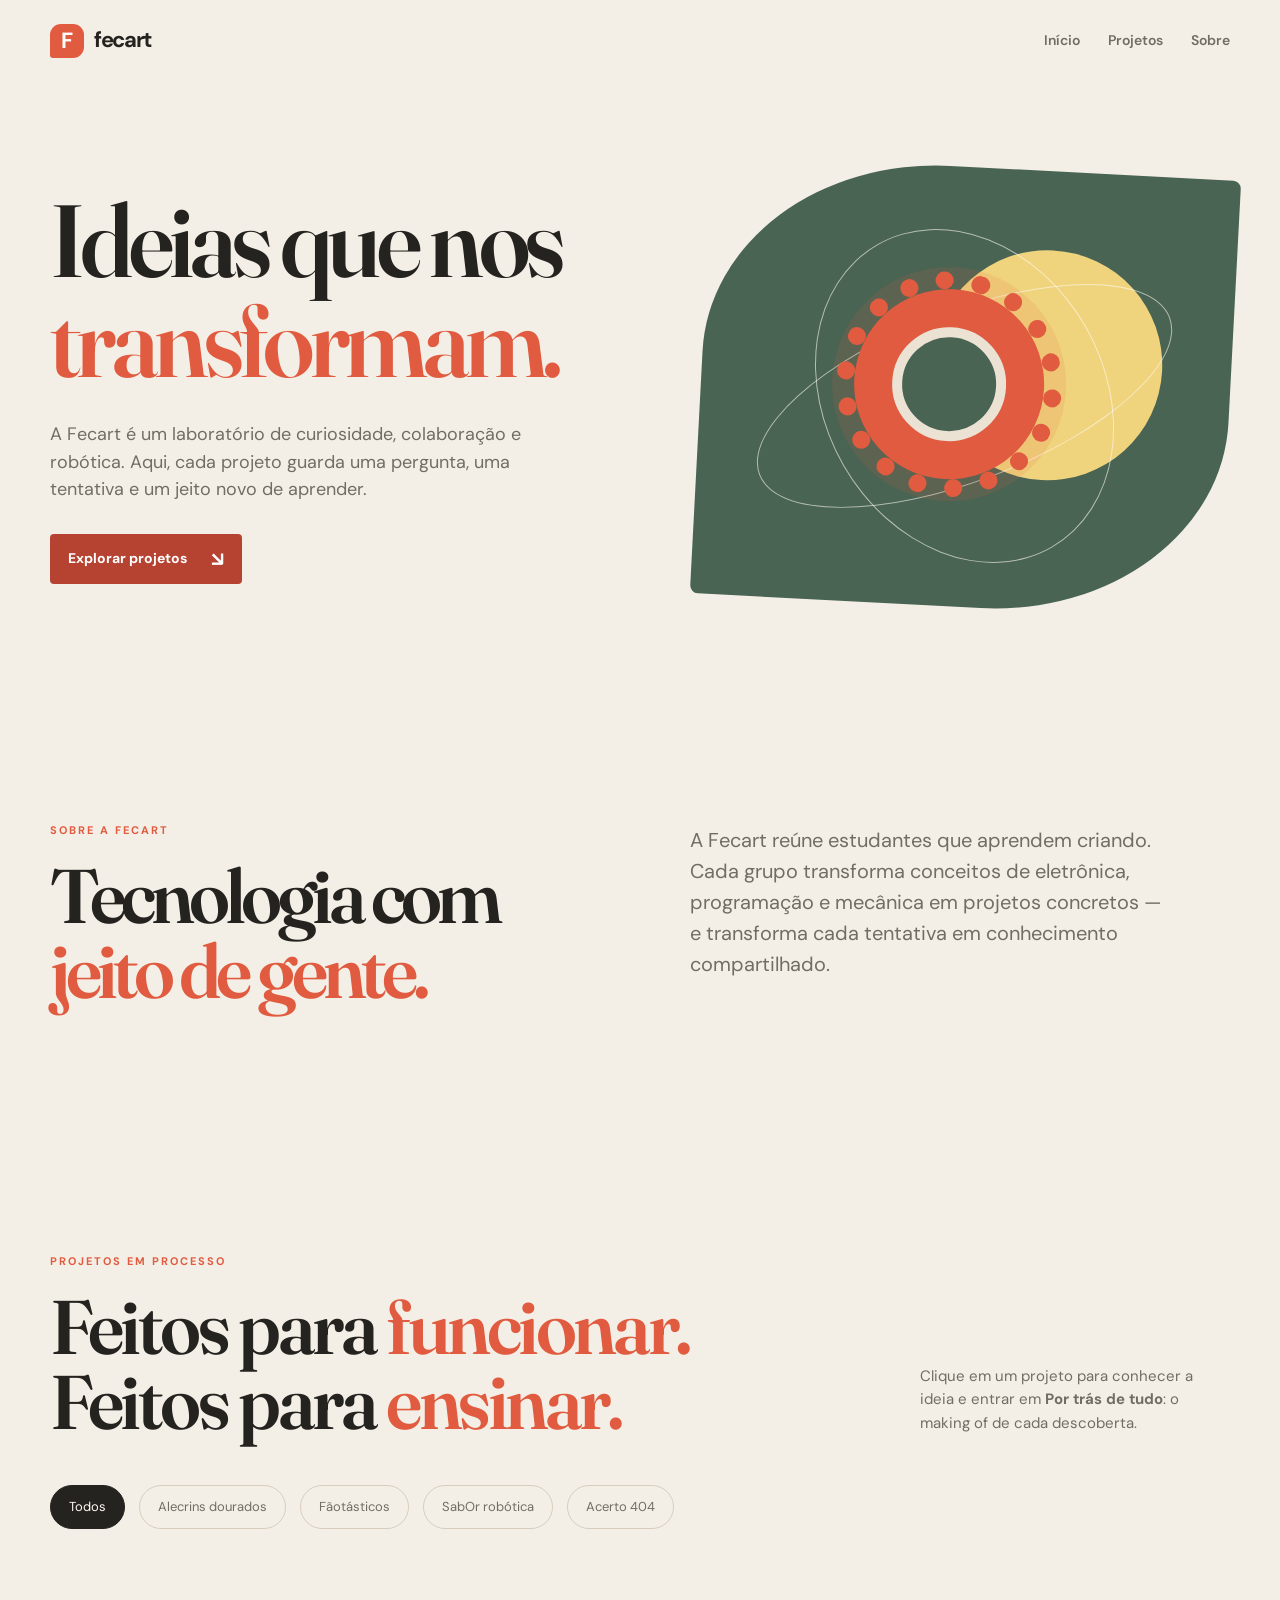
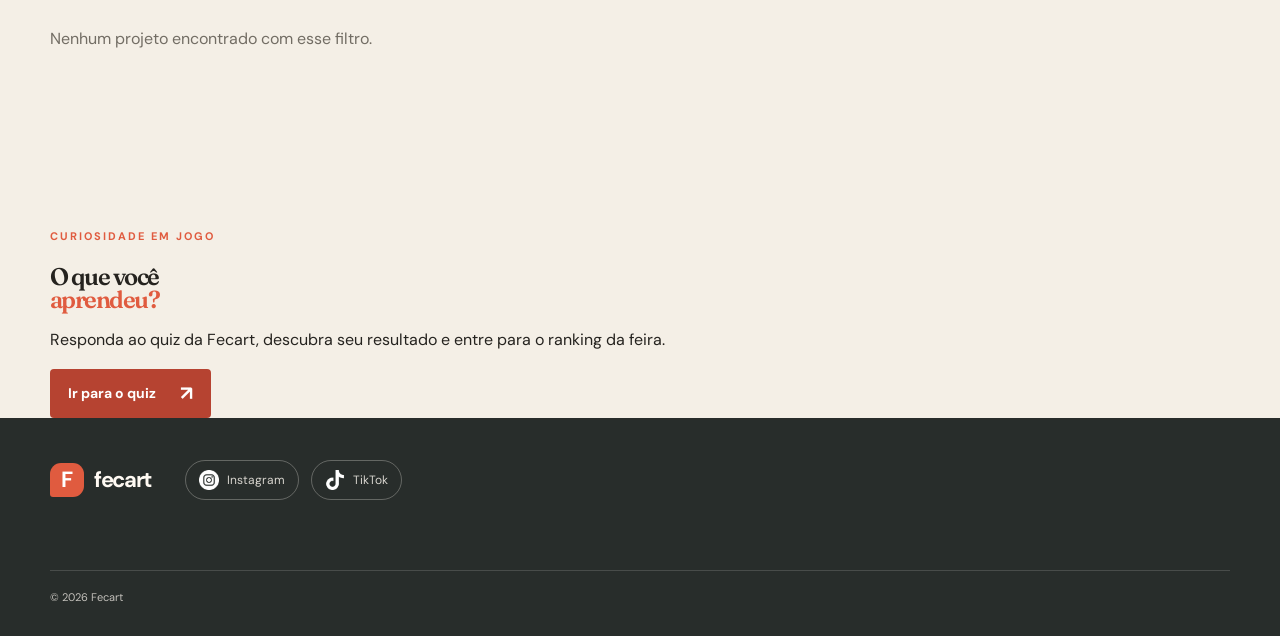
==== commit 96bebf02: "perf: improve SEO accessibility and first paint" ====
--- a/index.html
+++ b/index.html
@@ -9,7 +9,7 @@
   <link rel="icon" href="data:image/svg+xml,%3Csvg xmlns='http://www.w3.org/2000/svg' viewBox='0 0 64 64'%3E%3Crect width='64' height='64' rx='16' fill='%23e05b3f'/%3E%3Ctext x='32' y='43' text-anchor='middle' font-size='32' font-family='Arial' font-weight='700' fill='white'%3EF%3C/text%3E%3C/svg%3E">
   <link rel="preconnect" href="https://fonts.googleapis.com">
   <link rel="preconnect" href="https://fonts.gstatic.com" crossorigin>
-  <link href="https://fonts.googleapis.com/css2?family=DM+Sans:wght@400;500;600;700&family=Fraunces:opsz,wght@9..144,600;9..144,700&display=swap" rel="stylesheet">
+  <link href="https://fonts.googleapis.com/css2?family=DM+Sans:wght@400;500;600;700&family=Fraunces:opsz,wght@9..144,600;9..144,700&display=swap" media="print" onload="this.media='all'" rel="stylesheet">
   <link rel="stylesheet" href="css/style.css"><link rel="stylesheet" href="css/editorial-enhancements.css">
   <link rel="stylesheet" href="css/overrides.css">
   <link rel="stylesheet" href="css/social-pins.css">
@@ -34,11 +34,12 @@
   <meta name="twitter:description" content="Conheça os projetos, grupos e caminhos de criação da Fecart.">
   <meta name="twitter:image" content="https://carlos2511760-blip.github.io/Copia/assets/demo-robot-project.jpg">
   <script type="application/ld+json">{"@context":"https://schema.org","@type":"WebSite","name":"Fecart","url":"https://carlos2511760-blip.github.io/Copia/","description":"Conheça os projetos, grupos e caminhos de criação da Fecart.","inLanguage":"pt-BR"}</script>
+  <noscript><link rel="stylesheet" href="https://fonts.googleapis.com/css2?family=DM+Sans:wght@400;500;600;700&family=Fraunces:opsz,wght@9..144,600;9..144,700&display=swap"></noscript>
 </head>
 <body>
   <div class="site-shell">
     <header class="site-header" id="topo">
-      <a class="brand" href="#inicio" aria-label="Fecart, voltar ao início"><span class="brand-mark">F</span><span>fecart</span></a>
+      <a class="brand" href="#inicio" aria-label="Fecart"><span class="brand-mark">F</span><span>fecart</span></a>
       <button class="menu-toggle" id="menu-toggle" type="button" aria-expanded="false" aria-controls="site-nav">Menu <span>+</span></button>
       <nav class="site-nav" id="site-nav" aria-label="Navegação principal">
         <a href="#inicio">Início</a><a href="#projetos">Projetos</a><a href="#sobre">Sobre</a>
@@ -52,7 +53,7 @@
           <p class="hero-lead" data-edit="hero.subtitle">A Fecart é um laboratório de curiosidade, colaboração e robótica. Aqui, cada projeto guarda uma pergunta, uma tentativa e um jeito novo de aprender.</p>
           <div class="hero-actions"><a class="button button-primary" href="#projetos">Explorar projetos <span>↘</span></a></div>
         </div>
-        <div class="hero-art" aria-label="Ilustração abstrata de uma engrenagem e circuito">
+        <div class="hero-art" role="img" aria-label="Ilustração abstrata de uma engrenagem e circuito">
           <div class="sun-disc"></div><div class="orbit orbit-one"></div><div class="orbit orbit-two"></div>
           <div class="gear" aria-hidden="true"><span></span><span></span><span></span><span></span><span></span><span></span><span></span><span></span><i></i></div>
         </div>
--- a/css/style.css
+++ b/css/style.css
@@ -1,4 +1,4 @@
 :root{--paper:#f4efe6;--paper-2:#ebe2d3;--ink:#25231f;--muted:#726d64;--line:#d8cdbd;--tomato:#e05b3f;--tomato-dark:#b64331;--leaf:#496453;--sun:#e8b63f;--night:#282d2b;--white:#fffaf3;--serif:"Fraunces",Georgia,serif;--sans:"DM Sans",Arial,sans-serif;--max:1180px;--shadow:0 20px 60px rgba(61,45,30,.1)}
-*{box-sizing:border-box}html{scroll-behavior:smooth}body{margin:0;background:var(--paper);color:var(--ink);font-family:var(--sans);line-height:1.55}body.editor-open{overflow:hidden}a{color:inherit}button{font:inherit}button,a{outline-offset:4px}button:focus-visible,a:focus-visible{outline:3px solid var(--sun);outline-offset:4px}.section-pad{padding-left:max(24px,calc((100vw - var(--max))/2));padding-right:max(24px,calc((100vw - var(--max))/2))}.site-header{height:82px;display:flex;align-items:center;gap:28px;padding:0 max(24px,calc((100vw - var(--max))/2));border-bottom:1px solid transparent;position:sticky;top:0;z-index:20;background:rgba(244,239,230,.92);backdrop-filter:blur(14px)}.brand{display:inline-flex;align-items:center;gap:10px;font-size:22px;font-weight:700;letter-spacing:-.06em;text-decoration:none}.brand-mark{display:grid;place-items:center;width:34px;height:34px;border-radius:11px 11px 11px 3px;background:var(--tomato);color:white;font-weight:700;letter-spacing:0}.site-nav{display:flex;gap:28px;margin-left:auto}.site-nav a{text-decoration:none;font-size:14px;font-weight:600;color:var(--muted);transition:color .2s}.site-nav a:hover{color:var(--tomato)}kbd{font-size:10px;border:1px solid var(--line);border-bottom-width:2px;border-radius:4px;padding:1px 4px;margin-left:3px;background:var(--white);color:var(--ink)}.menu-toggle{display:none;border:0;background:none;color:var(--muted);cursor:pointer}.hero{min-height:620px;display:grid;grid-template-columns:1fr .9fr;align-items:center;gap:64px;padding-top:74px;padding-bottom:84px;overflow:hidden}.section-kicker{font-size:11px;font-weight:700;letter-spacing:.13em;text-transform:uppercase;color:var(--tomato);margin:0 0 20px}.hero h1,h2{font-family:var(--serif);font-weight:600;letter-spacing:-.065em;line-height:.98;margin:0}.hero h1{font-size:clamp(58px,8vw,106px);max-width:700px}.hero em,h2 em{font-style:normal;color:var(--tomato)}.hero-lead{max-width:510px;font-size:18px;color:var(--muted);margin:30px 0}.hero-actions{display:flex;align-items:center;gap:24px}.button{display:inline-flex;align-items:center;justify-content:center;gap:24px;padding:14px 18px;border:0;border-radius:4px;text-decoration:none;font-weight:700;font-size:14px;cursor:pointer;transition:transform .2s,background .2s}.button span{font-size:20px;line-height:0}.button:hover{transform:translateY(-2px)}.button-primary{background:var(--tomato);color:white}.button-primary:hover{background:var(--tomato-dark)}.button-dark{background:var(--night);color:var(--white)}.button-ghost{background:transparent;border:1px solid var(--line);color:var(--ink)}.hero-art{height:440px;position:relative;background:var(--leaf);border-radius:45% 8px 45% 8px;overflow:hidden;transform:rotate(3deg)}.sun-disc{position:absolute;width:230px;height:230px;right:13%;top:18%;background:var(--sun);border-radius:50%;mix-blend-mode:screen}.orbit{position:absolute;border:1px solid rgba(255,250,243,.6);border-radius:50%;width:440px;height:170px;left:50%;top:52%;transform:translate(-50%,-50%) rotate(-24deg)}.orbit-two{width:350px;height:280px;transform:translate(-50%,-50%) rotate(57deg)}.gear{position:absolute;left:29%;top:28%;width:190px;height:190px;border-radius:50%;background:var(--tomato);box-shadow:0 0 0 22px rgba(224,91,63,.12);animation:float 6s ease-in-out infinite}.gear:before{content:"";position:absolute;inset:-18px;border:18px dotted var(--tomato);border-radius:50%;transform:rotate(15deg)}.gear i{position:absolute;inset:38px;border-radius:50%;background:var(--leaf);border:10px solid var(--paper-2)}.projects-section{padding-top:120px;padding-bottom:120px}.section-heading{display:grid;grid-template-columns:1fr 310px;gap:60px;align-items:end;margin-bottom:46px}.section-heading.compact{margin-bottom:40px}.section-heading h2,.process-copy h2,.about-section h2{font-size:clamp(48px,6vw,76px)}.section-note{color:var(--muted);font-size:15px;margin:0 0 4px}.filter-bar{display:flex;flex-wrap:wrap;gap:9px;margin-bottom:28px}.filter-button{border:1px solid var(--line);background:transparent;border-radius:99px;padding:9px 15px;color:var(--muted);cursor:pointer;font-size:13px}.filter-button:hover,.filter-button.active{background:var(--ink);border-color:var(--ink);color:var(--white)}.projects-grid{display:grid;grid-template-columns:repeat(12,1fr);gap:22px}.project-card{grid-column:span 4;background:var(--white);border:1px solid var(--line);min-height:310px;display:flex;flex-direction:column;cursor:pointer;transition:transform .25s,box-shadow .25s}.project-card:hover{transform:translateY(-6px);box-shadow:var(--shadow)}.project-image{width:100%;height:190px;object-fit:cover;background:var(--paper-2);display:block}.project-image.placeholder{display:grid;place-items:center;color:var(--muted);font-family:var(--serif);font-size:34px}.project-card-body{padding:19px 20px 21px;display:flex;flex-direction:column;flex:1}.project-meta{display:flex;justify-content:space-between;gap:10px;color:var(--tomato);font-size:11px;text-transform:uppercase;letter-spacing:.1em;font-weight:700}.project-card h3{font-family:var(--serif);font-size:26px;line-height:1.05;letter-spacing:-.04em;margin:15px 0 8px}.project-card p{font-size:13px;color:var(--muted);margin:0}.project-footer{display:flex;justify-content:space-between;align-items:end;margin-top:auto;padding-top:20px}.tag-list{display:flex;flex-wrap:wrap;gap:5px}.tag{background:var(--paper-2);padding:4px 7px;border-radius:2px;font-size:10px;color:var(--muted)}.project-arrow{font-size:22px;color:var(--tomato)}.empty-state{padding:40px 0;color:var(--muted)}.groups-grid{display:grid;grid-template-columns:repeat(4,1fr);gap:14px}.group-card{min-height:255px;padding:22px;background:var(--white);border:1px solid var(--line);position:relative;overflow:hidden}.group-card:after{content:"";position:absolute;width:100px;height:100px;border-radius:50%;right:-35px;bottom:-35px;background:var(--accent,var(--sun));opacity:.75}.group-index{font-size:11px;color:var(--muted)}.group-card h3{font-family:var(--serif);font-size:29px;letter-spacing:-.05em;line-height:1;margin:42px 0 12px;max-width:190px}.group-card p{font-size:13px;color:var(--muted);max-width:200px;margin:0}.group-count{position:absolute;left:22px;bottom:22px;font-size:11px;font-weight:700;color:var(--leaf)}.about-section{display:grid;grid-template-columns:1fr 1fr;gap:100px;padding-top:120px;padding-bottom:125px}.about-text{max-width:480px;align-self:end}.about-text p{font-size:20px;color:var(--muted);margin:0 0 28px}.site-footer{background:var(--night);color:var(--white);padding-top:42px;padding-bottom:30px}.footer-top{display:flex;align-items:center;gap:34px;padding-bottom:70px}.brand-light{color:var(--white)}.footer-top p{font-size:13px;color:rgba(255,250,243,.6);margin:0}.footer-bottom{border-top:1px solid rgba(255,250,243,.15);padding-top:18px;display:flex;justify-content:space-between;color:rgba(255,250,243,.4);font-size:11px}.modal-backdrop{position:fixed;inset:0;background:rgba(37,35,31,.7);z-index:40;display:grid;place-items:center;padding:20px}.project-modal{background:var(--white);max-width:850px;max-height:90vh;overflow:auto;position:relative;width:100%;padding:42px}.modal-close{border:0;background:transparent;color:var(--muted);font-size:30px;line-height:1;cursor:pointer}.project-modal>.modal-close{position:absolute;right:18px;top:14px}.modal-content-grid{display:grid;grid-template-columns:1fr 1fr;gap:30px}.modal-cover{width:100%;height:270px;object-fit:cover;background:var(--paper-2)}.modal-title{font-family:var(--serif);font-size:50px;line-height:1;letter-spacing:-.06em;margin:10px 0 15px}.modal-label{color:var(--tomato);font-size:11px;font-weight:700;letter-spacing:.12em;text-transform:uppercase}.modal-description{color:var(--muted);font-size:15px}.modal-facts{display:flex;gap:22px;flex-wrap:wrap;border-top:1px solid var(--line);padding-top:18px;margin-top:22px;font-size:12px}.timeline{margin-top:32px;border-top:1px solid var(--line)}.timeline-item{display:grid;grid-template-columns:100px 1fr;gap:18px;padding:18px 0;border-bottom:1px solid var(--line)}.timeline-item time{color:var(--tomato);font-size:12px;font-weight:700}.timeline-item strong{display:block;font-family:var(--serif);font-size:21px}.timeline-item p{color:var(--muted);font-size:13px;margin:5px 0 0}.editor-panel{position:fixed;z-index:50;right:0;top:0;width:min(440px,100%);height:100vh;background:var(--white);box-shadow:-20px 0 60px rgba(0,0,0,.2);padding:30px;overflow:auto}.editor-header{display:flex;justify-content:space-between;align-items:start}.editor-panel h2{font-family:var(--serif);font-size:42px;letter-spacing:-.06em;margin:0}.editor-explain{font-size:13px;color:var(--muted);border-bottom:1px solid var(--line);padding-bottom:22px}.editor-field{margin:22px 0}.editor-field label{display:block;font-size:11px;text-transform:uppercase;letter-spacing:.1em;font-weight:700;color:var(--tomato);margin-bottom:7px}.editor-field textarea,.editor-field input{width:100%;font:inherit;border:1px solid var(--line);background:var(--paper);padding:10px;color:var(--ink);border-radius:3px}.editor-field textarea{min-height:85px;resize:vertical}.editor-field input[type=file]{font-size:12px}.editor-image-preview{width:100%;height:100px;object-fit:cover;margin-top:8px;background:var(--paper-2)}.editor-actions{display:flex;gap:10px;position:sticky;bottom:0;background:var(--white);padding-top:16px}.editor-status{font-size:12px;color:var(--leaf)}.toast{position:fixed;bottom:24px;left:50%;transform:translate(-50%,20px);opacity:0;background:var(--night);color:var(--white);padding:12px 18px;font-size:13px;z-index:60;transition:opacity .2s,transform .2s}.toast.show{opacity:1;transform:translate(-50%,0)}[hidden]{display:none!important}@keyframes float{0%,100%{transform:translateY(0) rotate(0)}50%{transform:translateY(-12px) rotate(5deg)}}@media (prefers-reduced-motion:reduce){*,*:before,*:after{scroll-behavior:auto!important;animation:none!important;transition:none!important}}
-@media (max-width:850px){.site-header{height:70px}.site-nav{display:none;position:absolute;top:70px;left:0;right:0;background:var(--paper);padding:18px 24px 24px;flex-direction:column;gap:18px;border-bottom:1px solid var(--line)}.site-nav.is-open{display:flex}.menu-toggle{display:block;margin-left:auto}.hero{grid-template-columns:1fr;min-height:auto;padding-top:70px}.hero-art{height:340px;max-width:540px;width:100%;margin:0 auto}.section-heading,.about-section{grid-template-columns:1fr;gap:26px}.section-heading{margin-bottom:34px}.section-note{max-width:500px}.projects-section{padding-top:80px;padding-bottom:80px}.groups-grid{grid-template-columns:repeat(2,1fr)}.project-card{grid-column:span 6}.project-card:nth-child(3n/**/+2){transform:none}.project-card:nth-child(3n/**/+2):hover,.project-card:hover{transform:translateY(-5px)}.about-section{gap:36px;padding-top:80px;padding-bottom:80px}.footer-top{flex-wrap:wrap;padding-bottom:50px}.footer-top p{order:3;width:100%}}
-@media (max-width:560px){.hero h1{font-size:58px}.hero-art{height:290px}.gear{width:140px;height:140px;left:26%;top:27%}.gear i{inset:27px}.sun-disc{width:170px;height:170px}.groups-grid{grid-template-columns:1fr}.project-card{grid-column:span 12}.project-card:nth-child(3n/**/+2){transform:none}.project-card:nth-child(3n/**/+2):hover,.project-card:hover{transform:translateY(-5px)}.modal-content-grid{grid-template-columns:1fr}.project-modal{padding:30px 22px}.modal-title{font-size:40px}.timeline-item{grid-template-columns:75px 1fr}.footer-bottom{gap:10px;flex-direction:column}}
+*{box-sizing:border-box}html{scroll-behavior:smooth}body{margin:0;background:var(--paper);color:var(--ink);font-family:var(--sans);line-height:1.55}body.editor-open{overflow:hidden}a{color:inherit}button{font:inherit}button,a{outline-offset:4px}button:focus-visible,a:focus-visible{outline:3px solid var(--sun);outline-offset:4px}.section-pad{padding-left:max(24px,calc((100vw - var(--max))/2));padding-right:max(24px,calc((100vw - var(--max))/2))}.site-header{height:82px;display:flex;align-items:center;gap:28px;padding:0 max(24px,calc((100vw - var(--max))/2));border-bottom:1px solid transparent;position:sticky;top:0;z-index:20;background:rgba(244,239,230,.92);backdrop-filter:blur(14px)}.brand{display:inline-flex;align-items:center;gap:10px;font-size:22px;font-weight:700;letter-spacing:-.06em;text-decoration:none}.brand-mark{display:grid;place-items:center;width:34px;height:34px;border-radius:11px 11px 11px 3px;background:var(--tomato);color:white;font-weight:700;letter-spacing:0}.site-nav{display:flex;gap:28px;margin-left:auto}.site-nav a{text-decoration:none;font-size:14px;font-weight:600;color:var(--muted);transition:color .2s}.site-nav a:hover{color:var(--tomato)}kbd{font-size:10px;border:1px solid var(--line);border-bottom-width:2px;border-radius:4px;padding:1px 4px;margin-left:3px;background:var(--white);color:var(--ink)}.menu-toggle{display:none;border:0;background:none;color:var(--muted);cursor:pointer}.hero{min-height:620px;display:grid;grid-template-columns:1fr .9fr;align-items:center;gap:64px;padding-top:74px;padding-bottom:84px;overflow:hidden}.section-kicker{font-size:11px;font-weight:700;letter-spacing:.13em;text-transform:uppercase;color:var(--tomato);margin:0 0 20px}.hero h1,h2{font-family:var(--serif);font-weight:600;letter-spacing:-.065em;line-height:.98;margin:0}.hero h1{font-size:clamp(58px,8vw,106px);max-width:700px}.hero em,h2 em{font-style:normal;color:var(--tomato)}.hero-lead{max-width:510px;font-size:18px;color:var(--muted);margin:30px 0}.hero-actions{display:flex;align-items:center;gap:24px}.button{display:inline-flex;align-items:center;justify-content:center;gap:24px;padding:14px 18px;border:0;border-radius:4px;text-decoration:none;font-weight:700;font-size:14px;cursor:pointer;transition:transform .2s,background .2s}.button span{font-size:20px;line-height:0}.button:hover{transform:translateY(-2px)}.button-primary{background:var(--tomato);color:white}.button-primary:hover{background:var(--tomato-dark)}.button-dark{background:var(--night);color:var(--white)}.button-ghost{background:transparent;border:1px solid var(--line);color:var(--ink)}.hero-art{height:440px;position:relative;background:var(--leaf);border-radius:45% 8px 45% 8px;overflow:hidden;transform:rotate(3deg)}.sun-disc{position:absolute;width:230px;height:230px;right:13%;top:18%;background:var(--sun);border-radius:50%;mix-blend-mode:screen}.orbit{position:absolute;border:1px solid rgba(255,250,243,.6);border-radius:50%;width:440px;height:170px;left:50%;top:52%;transform:translate(-50%,-50%) rotate(-24deg)}.orbit-two{width:350px;height:280px;transform:translate(-50%,-50%) rotate(57deg)}.gear{position:absolute;left:29%;top:28%;width:190px;height:190px;border-radius:50%;background:var(--tomato);box-shadow:0 0 0 22px rgba(224,91,63,.12);animation:float 6s ease-in-out infinite}.gear:before{content:"";position:absolute;inset:-18px;border:18px dotted var(--tomato);border-radius:50%;transform:rotate(15deg)}.gear i{position:absolute;inset:38px;border-radius:50%;background:var(--leaf);border:10px solid var(--paper-2)}.projects-section{padding-top:120px;padding-bottom:120px}.section-heading{display:grid;grid-template-columns:1fr 310px;gap:60px;align-items:end;margin-bottom:46px}.section-heading.compact{margin-bottom:40px}.section-heading h2,.process-copy h2,.about-section h2{font-size:clamp(48px,6vw,76px)}.section-note{color:var(--muted);font-size:15px;margin:0 0 4px}.filter-bar{display:flex;flex-wrap:wrap;gap:9px;margin-bottom:28px}.filter-button{border:1px solid var(--line);background:transparent;border-radius:99px;padding:9px 15px;color:var(--muted);cursor:pointer;font-size:13px}.filter-button:hover,.filter-button.active{background:var(--ink);border-color:var(--ink);color:var(--white)}.projects-grid{display:grid;grid-template-columns:repeat(12,1fr);gap:22px}.project-card{text-align:left;font:inherit;width:100%;grid-column:span 4;background:var(--white);border:1px solid var(--line);min-height:310px;display:flex;flex-direction:column;cursor:pointer;transition:transform .25s,box-shadow .25s}.project-card:hover{transform:translateY(-6px);box-shadow:var(--shadow)}.project-image{width:100%;height:190px;object-fit:cover;background:var(--paper-2);display:block}.project-image.placeholder{display:grid;place-items:center;color:var(--muted);font-family:var(--serif);font-size:34px}.project-card-body{padding:19px 20px 21px;display:flex;flex-direction:column;flex:1}.project-meta{display:flex;justify-content:space-between;gap:10px;color:var(--tomato);font-size:11px;text-transform:uppercase;letter-spacing:.1em;font-weight:700}.project-card h3{font-family:var(--serif);font-size:26px;line-height:1.05;letter-spacing:-.04em;margin:15px 0 8px}.project-card p{font-size:13px;color:var(--muted);margin:0}.project-footer{display:flex;justify-content:space-between;align-items:end;margin-top:auto;padding-top:20px}.tag-list{display:flex;flex-wrap:wrap;gap:5px}.tag{background:var(--paper-2);padding:4px 7px;border-radius:2px;font-size:10px;color:var(--muted)}.project-arrow{font-size:22px;color:var(--tomato)}.empty-state{padding:40px 0;color:var(--muted)}.groups-grid{display:grid;grid-template-columns:repeat(4,1fr);gap:14px}.group-card{min-height:255px;padding:22px;background:var(--white);border:1px solid var(--line);position:relative;overflow:hidden}.group-card:after{content:"";position:absolute;width:100px;height:100px;border-radius:50%;right:-35px;bottom:-35px;background:var(--accent,var(--sun));opacity:.75}.group-index{font-size:11px;color:var(--muted)}.group-card h3{font-family:var(--serif);font-size:29px;letter-spacing:-.05em;line-height:1;margin:42px 0 12px;max-width:190px}.group-card p{font-size:13px;color:var(--muted);max-width:200px;margin:0}.group-count{position:absolute;left:22px;bottom:22px;font-size:11px;font-weight:700;color:var(--leaf)}.about-section{display:grid;grid-template-columns:1fr 1fr;gap:100px;padding-top:120px;padding-bottom:125px}.about-text{max-width:480px;align-self:end}.about-text p{font-size:20px;color:var(--muted);margin:0 0 28px}.site-footer{background:var(--night);color:var(--white);padding-top:42px;padding-bottom:30px}.footer-top{display:flex;align-items:center;gap:34px;padding-bottom:70px}.brand-light{color:var(--white)}.footer-top p{font-size:13px;color:rgba(255,250,243,.6);margin:0}.footer-bottom{border-top:1px solid rgba(255,250,243,.15);padding-top:18px;display:flex;justify-content:space-between;color:rgba(255,250,243,.4);font-size:11px}.modal-backdrop{position:fixed;inset:0;background:rgba(37,35,31,.7);z-index:40;display:grid;place-items:center;padding:20px}.project-modal{background:var(--white);max-width:850px;max-height:90vh;overflow:auto;position:relative;width:100%;padding:42px}.modal-close{border:0;background:transparent;color:var(--muted);font-size:30px;line-height:1;cursor:pointer}.project-modal>.modal-close{position:absolute;right:18px;top:14px}.modal-content-grid{display:grid;grid-template-columns:1fr 1fr;gap:30px}.modal-cover{width:100%;height:270px;object-fit:cover;background:var(--paper-2)}.modal-title{font-family:var(--serif);font-size:50px;line-height:1;letter-spacing:-.06em;margin:10px 0 15px}.modal-label{color:var(--tomato);font-size:11px;font-weight:700;letter-spacing:.12em;text-transform:uppercase}.modal-description{color:var(--muted);font-size:15px}.modal-facts{display:flex;gap:22px;flex-wrap:wrap;border-top:1px solid var(--line);padding-top:18px;margin-top:22px;font-size:12px}.timeline{margin-top:32px;border-top:1px solid var(--line)}.timeline-item{display:grid;grid-template-columns:100px 1fr;gap:18px;padding:18px 0;border-bottom:1px solid var(--line)}.timeline-item time{color:var(--tomato);font-size:12px;font-weight:700}.timeline-item strong{display:block;font-family:var(--serif);font-size:21px}.timeline-item p{color:var(--muted);font-size:13px;margin:5px 0 0}.editor-panel{position:fixed;z-index:50;right:0;top:0;width:min(440px,100%);height:100vh;background:var(--white);box-shadow:-20px 0 60px rgba(0,0,0,.2);padding:30px;overflow:auto}.editor-header{display:flex;justify-content:space-between;align-items:start}.editor-panel h2{font-family:var(--serif);font-size:42px;letter-spacing:-.06em;margin:0}.editor-explain{font-size:13px;color:var(--muted);border-bottom:1px solid var(--line);padding-bottom:22px}.editor-field{margin:22px 0}.editor-field label{display:block;font-size:11px;text-transform:uppercase;letter-spacing:.1em;font-weight:700;color:var(--tomato);margin-bottom:7px}.editor-field textarea,.editor-field input{width:100%;font:inherit;border:1px solid var(--line);background:var(--paper);padding:10px;color:var(--ink);border-radius:3px}.editor-field textarea{min-height:85px;resize:vertical}.editor-field input[type=file]{font-size:12px}.editor-image-preview{width:100%;height:100px;object-fit:cover;margin-top:8px;background:var(--paper-2)}.editor-actions{display:flex;gap:10px;position:sticky;bottom:0;background:var(--white);padding-top:16px}.editor-status{font-size:12px;color:var(--leaf)}.toast{position:fixed;bottom:24px;left:50%;transform:translate(-50%,20px);opacity:0;background:var(--night);color:var(--white);padding:12px 18px;font-size:13px;z-index:60;transition:opacity .2s,transform .2s}.toast.show{opacity:1;transform:translate(-50%,0)}[hidden]{display:none!important}@keyframes float{0%,100%{transform:translateY(0) rotate(0)}50%{transform:translateY(-12px) rotate(5deg)}}@media (prefers-reduced-motion:reduce){*,*:before,*:after{scroll-behavior:auto!important;animation:none!important;transition:none!important}}
+@media (max-width:850px){.site-header{height:70px}.site-nav{display:none;position:absolute;top:70px;left:0;right:0;background:var(--paper);padding:18px 24px 24px;flex-direction:column;gap:18px;border-bottom:1px solid var(--line)}.site-nav.is-open{display:flex}.menu-toggle{display:block;margin-left:auto}.hero{grid-template-columns:1fr;min-height:auto;padding-top:70px}.hero-art{height:340px;max-width:540px;width:100%;margin:0 auto}.section-heading,.about-section{grid-template-columns:1fr;gap:26px}.section-heading{margin-bottom:34px}.section-note{max-width:500px}.projects-section{padding-top:80px;padding-bottom:80px}.groups-grid{grid-template-columns:repeat(2,1fr)}.project-card{text-align:left;font:inherit;width:100%;grid-column:span 6}.project-card:nth-child(3n/**/+2){transform:none}.project-card:nth-child(3n/**/+2):hover,.project-card:hover{transform:translateY(-5px)}.about-section{gap:36px;padding-top:80px;padding-bottom:80px}.footer-top{flex-wrap:wrap;padding-bottom:50px}.footer-top p{order:3;width:100%}}
+@media (max-width:560px){.hero h1{font-size:58px}.hero-art{height:290px}.gear{width:140px;height:140px;left:26%;top:27%}.gear i{inset:27px}.sun-disc{width:170px;height:170px}.groups-grid{grid-template-columns:1fr}.project-card{text-align:left;font:inherit;width:100%;grid-column:span 12}.project-card:nth-child(3n/**/+2){transform:none}.project-card:nth-child(3n/**/+2):hover,.project-card:hover{transform:translateY(-5px)}.modal-content-grid{grid-template-columns:1fr}.project-modal{padding:30px 22px}.modal-title{font-size:40px}.timeline-item{grid-template-columns:75px 1fr}.footer-bottom{gap:10px;flex-direction:column}}
--- a/css/overrides.css
+++ b/css/overrides.css
@@ -0,0 +1,3 @@
+body.modal-open{overflow:hidden}.card-like-count{margin-top:10px;color:var(--muted);font-size:11px}.like-button{display:inline-flex;align-items:center;gap:8px;margin-top:24px;padding:11px 14px;border:1px solid var(--line);border-radius:4px;background:transparent;color:var(--ink);font-weight:700;cursor:pointer}.like-button:hover,.like-button.is-liked{border-color:var(--tomato);color:var(--tomato)}.like-button:disabled{cursor:default;opacity:.85}.editor-add{margin:0 0 20px}.editor-group{border-top:1px solid var(--line);padding-top:15px;margin-top:24px}.editor-group>strong{font-family:var(--serif);font-size:20px}.editor-field select{width:100%;font:inherit;border:1px solid var(--line);background:var(--paper);padding:10px;color:var(--ink);border-radius:3px}.editor-actions{flex-wrap:wrap}.editor-actions .button{gap:8px;padding:11px 12px;font-size:12px}
+
+.button-primary{background:var(--tomato-dark)}.button-primary:hover{background:#8f3528}.footer-bottom{color:rgba(255,250,243,.72)}
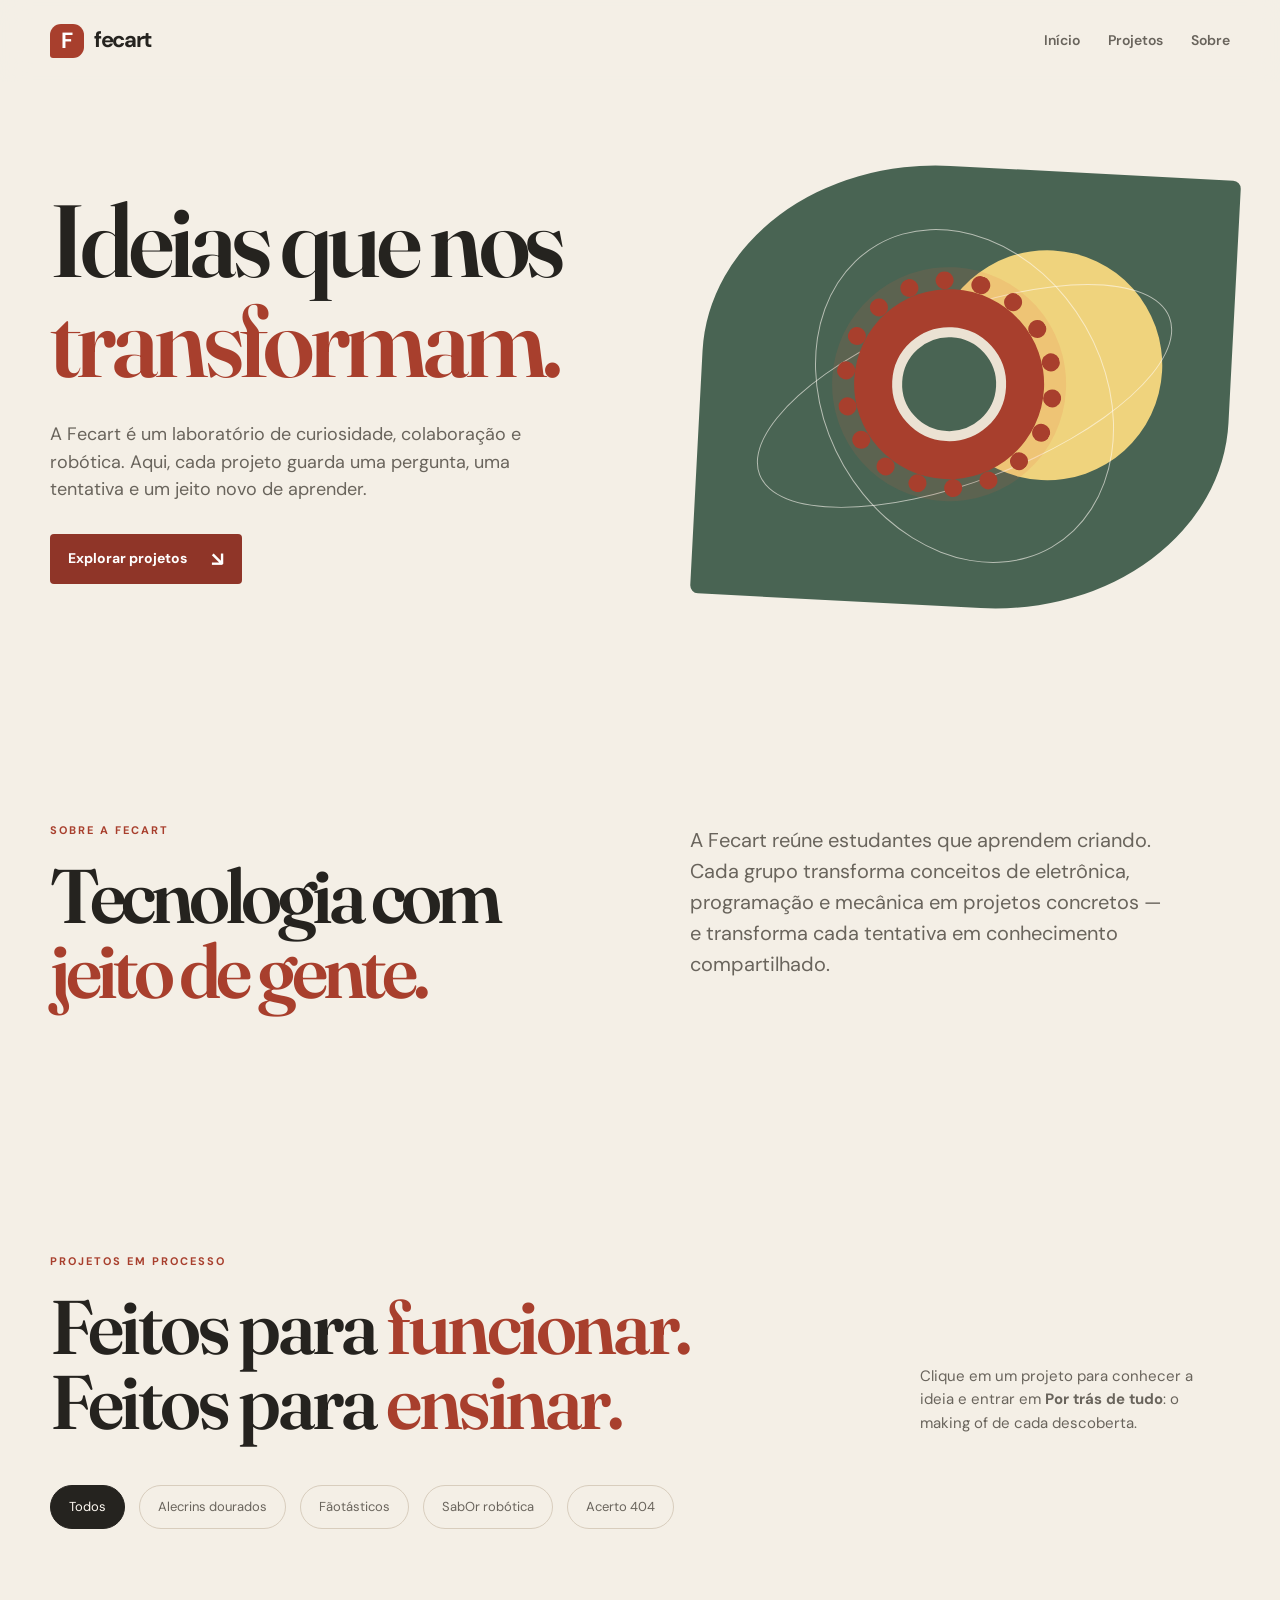
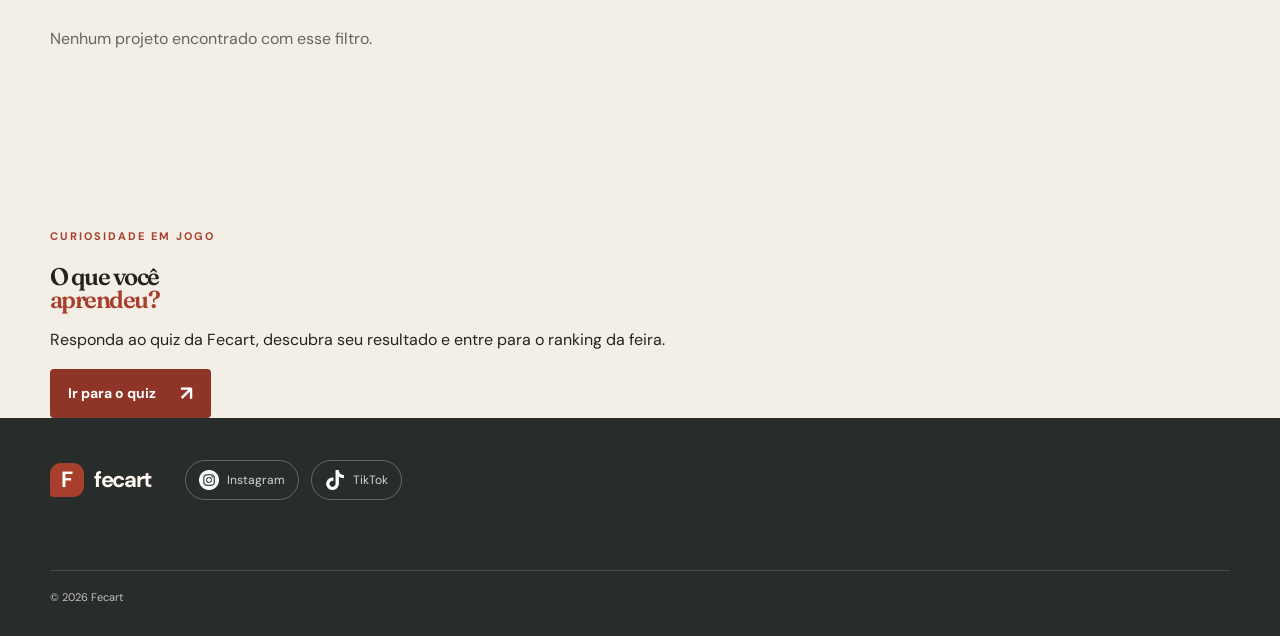
==== commit c8ae843d: "fix: meet accessibility contrast requirements" ====
--- a/index.html
+++ b/index.html
@@ -39,7 +39,7 @@
 <body>
   <div class="site-shell">
     <header class="site-header" id="topo">
-      <a class="brand" href="#inicio" aria-label="Fecart"><span class="brand-mark">F</span><span>fecart</span></a>
+      <a class="brand" href="#inicio"><span class="brand-mark">F</span><span>fecart</span></a>
       <button class="menu-toggle" id="menu-toggle" type="button" aria-expanded="false" aria-controls="site-nav">Menu <span>+</span></button>
       <nav class="site-nav" id="site-nav" aria-label="Navegação principal">
         <a href="#inicio">Início</a><a href="#projetos">Projetos</a><a href="#sobre">Sobre</a>
--- a/css/style.css
+++ b/css/style.css
@@ -1,4 +1,4 @@
-:root{--paper:#f4efe6;--paper-2:#ebe2d3;--ink:#25231f;--muted:#726d64;--line:#d8cdbd;--tomato:#e05b3f;--tomato-dark:#b64331;--leaf:#496453;--sun:#e8b63f;--night:#282d2b;--white:#fffaf3;--serif:"Fraunces",Georgia,serif;--sans:"DM Sans",Arial,sans-serif;--max:1180px;--shadow:0 20px 60px rgba(61,45,30,.1)}
+:root{--paper:#f4efe6;--paper-2:#ebe2d3;--ink:#25231f;--muted:#69645c;--line:#d8cdbd;--tomato:#a83f2d;--tomato-dark:#8f3528;--leaf:#496453;--sun:#e8b63f;--night:#282d2b;--white:#fffaf3;--serif:"Fraunces",Georgia,serif;--sans:"DM Sans",Arial,sans-serif;--max:1180px;--shadow:0 20px 60px rgba(61,45,30,.1)}
 *{box-sizing:border-box}html{scroll-behavior:smooth}body{margin:0;background:var(--paper);color:var(--ink);font-family:var(--sans);line-height:1.55}body.editor-open{overflow:hidden}a{color:inherit}button{font:inherit}button,a{outline-offset:4px}button:focus-visible,a:focus-visible{outline:3px solid var(--sun);outline-offset:4px}.section-pad{padding-left:max(24px,calc((100vw - var(--max))/2));padding-right:max(24px,calc((100vw - var(--max))/2))}.site-header{height:82px;display:flex;align-items:center;gap:28px;padding:0 max(24px,calc((100vw - var(--max))/2));border-bottom:1px solid transparent;position:sticky;top:0;z-index:20;background:rgba(244,239,230,.92);backdrop-filter:blur(14px)}.brand{display:inline-flex;align-items:center;gap:10px;font-size:22px;font-weight:700;letter-spacing:-.06em;text-decoration:none}.brand-mark{display:grid;place-items:center;width:34px;height:34px;border-radius:11px 11px 11px 3px;background:var(--tomato);color:white;font-weight:700;letter-spacing:0}.site-nav{display:flex;gap:28px;margin-left:auto}.site-nav a{text-decoration:none;font-size:14px;font-weight:600;color:var(--muted);transition:color .2s}.site-nav a:hover{color:var(--tomato)}kbd{font-size:10px;border:1px solid var(--line);border-bottom-width:2px;border-radius:4px;padding:1px 4px;margin-left:3px;background:var(--white);color:var(--ink)}.menu-toggle{display:none;border:0;background:none;color:var(--muted);cursor:pointer}.hero{min-height:620px;display:grid;grid-template-columns:1fr .9fr;align-items:center;gap:64px;padding-top:74px;padding-bottom:84px;overflow:hidden}.section-kicker{font-size:11px;font-weight:700;letter-spacing:.13em;text-transform:uppercase;color:var(--tomato);margin:0 0 20px}.hero h1,h2{font-family:var(--serif);font-weight:600;letter-spacing:-.065em;line-height:.98;margin:0}.hero h1{font-size:clamp(58px,8vw,106px);max-width:700px}.hero em,h2 em{font-style:normal;color:var(--tomato)}.hero-lead{max-width:510px;font-size:18px;color:var(--muted);margin:30px 0}.hero-actions{display:flex;align-items:center;gap:24px}.button{display:inline-flex;align-items:center;justify-content:center;gap:24px;padding:14px 18px;border:0;border-radius:4px;text-decoration:none;font-weight:700;font-size:14px;cursor:pointer;transition:transform .2s,background .2s}.button span{font-size:20px;line-height:0}.button:hover{transform:translateY(-2px)}.button-primary{background:var(--tomato);color:white}.button-primary:hover{background:var(--tomato-dark)}.button-dark{background:var(--night);color:var(--white)}.button-ghost{background:transparent;border:1px solid var(--line);color:var(--ink)}.hero-art{height:440px;position:relative;background:var(--leaf);border-radius:45% 8px 45% 8px;overflow:hidden;transform:rotate(3deg)}.sun-disc{position:absolute;width:230px;height:230px;right:13%;top:18%;background:var(--sun);border-radius:50%;mix-blend-mode:screen}.orbit{position:absolute;border:1px solid rgba(255,250,243,.6);border-radius:50%;width:440px;height:170px;left:50%;top:52%;transform:translate(-50%,-50%) rotate(-24deg)}.orbit-two{width:350px;height:280px;transform:translate(-50%,-50%) rotate(57deg)}.gear{position:absolute;left:29%;top:28%;width:190px;height:190px;border-radius:50%;background:var(--tomato);box-shadow:0 0 0 22px rgba(224,91,63,.12);animation:float 6s ease-in-out infinite}.gear:before{content:"";position:absolute;inset:-18px;border:18px dotted var(--tomato);border-radius:50%;transform:rotate(15deg)}.gear i{position:absolute;inset:38px;border-radius:50%;background:var(--leaf);border:10px solid var(--paper-2)}.projects-section{padding-top:120px;padding-bottom:120px}.section-heading{display:grid;grid-template-columns:1fr 310px;gap:60px;align-items:end;margin-bottom:46px}.section-heading.compact{margin-bottom:40px}.section-heading h2,.process-copy h2,.about-section h2{font-size:clamp(48px,6vw,76px)}.section-note{color:var(--muted);font-size:15px;margin:0 0 4px}.filter-bar{display:flex;flex-wrap:wrap;gap:9px;margin-bottom:28px}.filter-button{border:1px solid var(--line);background:transparent;border-radius:99px;padding:9px 15px;color:var(--muted);cursor:pointer;font-size:13px}.filter-button:hover,.filter-button.active{background:var(--ink);border-color:var(--ink);color:var(--white)}.projects-grid{display:grid;grid-template-columns:repeat(12,1fr);gap:22px}.project-card{text-align:left;font:inherit;width:100%;grid-column:span 4;background:var(--white);border:1px solid var(--line);min-height:310px;display:flex;flex-direction:column;cursor:pointer;transition:transform .25s,box-shadow .25s}.project-card:hover{transform:translateY(-6px);box-shadow:var(--shadow)}.project-image{width:100%;height:190px;object-fit:cover;background:var(--paper-2);display:block}.project-image.placeholder{display:grid;place-items:center;color:var(--muted);font-family:var(--serif);font-size:34px}.project-card-body{padding:19px 20px 21px;display:flex;flex-direction:column;flex:1}.project-meta{display:flex;justify-content:space-between;gap:10px;color:var(--tomato);font-size:11px;text-transform:uppercase;letter-spacing:.1em;font-weight:700}.project-card h3{font-family:var(--serif);font-size:26px;line-height:1.05;letter-spacing:-.04em;margin:15px 0 8px}.project-card p{font-size:13px;color:var(--muted);margin:0}.project-footer{display:flex;justify-content:space-between;align-items:end;margin-top:auto;padding-top:20px}.tag-list{display:flex;flex-wrap:wrap;gap:5px}.tag{background:var(--paper-2);padding:4px 7px;border-radius:2px;font-size:10px;color:var(--muted)}.project-arrow{font-size:22px;color:var(--tomato)}.empty-state{padding:40px 0;color:var(--muted)}.groups-grid{display:grid;grid-template-columns:repeat(4,1fr);gap:14px}.group-card{min-height:255px;padding:22px;background:var(--white);border:1px solid var(--line);position:relative;overflow:hidden}.group-card:after{content:"";position:absolute;width:100px;height:100px;border-radius:50%;right:-35px;bottom:-35px;background:var(--accent,var(--sun));opacity:.75}.group-index{font-size:11px;color:var(--muted)}.group-card h3{font-family:var(--serif);font-size:29px;letter-spacing:-.05em;line-height:1;margin:42px 0 12px;max-width:190px}.group-card p{font-size:13px;color:var(--muted);max-width:200px;margin:0}.group-count{position:absolute;left:22px;bottom:22px;font-size:11px;font-weight:700;color:var(--leaf)}.about-section{display:grid;grid-template-columns:1fr 1fr;gap:100px;padding-top:120px;padding-bottom:125px}.about-text{max-width:480px;align-self:end}.about-text p{font-size:20px;color:var(--muted);margin:0 0 28px}.site-footer{background:var(--night);color:var(--white);padding-top:42px;padding-bottom:30px}.footer-top{display:flex;align-items:center;gap:34px;padding-bottom:70px}.brand-light{color:var(--white)}.footer-top p{font-size:13px;color:rgba(255,250,243,.6);margin:0}.footer-bottom{border-top:1px solid rgba(255,250,243,.15);padding-top:18px;display:flex;justify-content:space-between;color:rgba(255,250,243,.4);font-size:11px}.modal-backdrop{position:fixed;inset:0;background:rgba(37,35,31,.7);z-index:40;display:grid;place-items:center;padding:20px}.project-modal{background:var(--white);max-width:850px;max-height:90vh;overflow:auto;position:relative;width:100%;padding:42px}.modal-close{border:0;background:transparent;color:var(--muted);font-size:30px;line-height:1;cursor:pointer}.project-modal>.modal-close{position:absolute;right:18px;top:14px}.modal-content-grid{display:grid;grid-template-columns:1fr 1fr;gap:30px}.modal-cover{width:100%;height:270px;object-fit:cover;background:var(--paper-2)}.modal-title{font-family:var(--serif);font-size:50px;line-height:1;letter-spacing:-.06em;margin:10px 0 15px}.modal-label{color:var(--tomato);font-size:11px;font-weight:700;letter-spacing:.12em;text-transform:uppercase}.modal-description{color:var(--muted);font-size:15px}.modal-facts{display:flex;gap:22px;flex-wrap:wrap;border-top:1px solid var(--line);padding-top:18px;margin-top:22px;font-size:12px}.timeline{margin-top:32px;border-top:1px solid var(--line)}.timeline-item{display:grid;grid-template-columns:100px 1fr;gap:18px;padding:18px 0;border-bottom:1px solid var(--line)}.timeline-item time{color:var(--tomato);font-size:12px;font-weight:700}.timeline-item strong{display:block;font-family:var(--serif);font-size:21px}.timeline-item p{color:var(--muted);font-size:13px;margin:5px 0 0}.editor-panel{position:fixed;z-index:50;right:0;top:0;width:min(440px,100%);height:100vh;background:var(--white);box-shadow:-20px 0 60px rgba(0,0,0,.2);padding:30px;overflow:auto}.editor-header{display:flex;justify-content:space-between;align-items:start}.editor-panel h2{font-family:var(--serif);font-size:42px;letter-spacing:-.06em;margin:0}.editor-explain{font-size:13px;color:var(--muted);border-bottom:1px solid var(--line);padding-bottom:22px}.editor-field{margin:22px 0}.editor-field label{display:block;font-size:11px;text-transform:uppercase;letter-spacing:.1em;font-weight:700;color:var(--tomato);margin-bottom:7px}.editor-field textarea,.editor-field input{width:100%;font:inherit;border:1px solid var(--line);background:var(--paper);padding:10px;color:var(--ink);border-radius:3px}.editor-field textarea{min-height:85px;resize:vertical}.editor-field input[type=file]{font-size:12px}.editor-image-preview{width:100%;height:100px;object-fit:cover;margin-top:8px;background:var(--paper-2)}.editor-actions{display:flex;gap:10px;position:sticky;bottom:0;background:var(--white);padding-top:16px}.editor-status{font-size:12px;color:var(--leaf)}.toast{position:fixed;bottom:24px;left:50%;transform:translate(-50%,20px);opacity:0;background:var(--night);color:var(--white);padding:12px 18px;font-size:13px;z-index:60;transition:opacity .2s,transform .2s}.toast.show{opacity:1;transform:translate(-50%,0)}[hidden]{display:none!important}@keyframes float{0%,100%{transform:translateY(0) rotate(0)}50%{transform:translateY(-12px) rotate(5deg)}}@media (prefers-reduced-motion:reduce){*,*:before,*:after{scroll-behavior:auto!important;animation:none!important;transition:none!important}}
 @media (max-width:850px){.site-header{height:70px}.site-nav{display:none;position:absolute;top:70px;left:0;right:0;background:var(--paper);padding:18px 24px 24px;flex-direction:column;gap:18px;border-bottom:1px solid var(--line)}.site-nav.is-open{display:flex}.menu-toggle{display:block;margin-left:auto}.hero{grid-template-columns:1fr;min-height:auto;padding-top:70px}.hero-art{height:340px;max-width:540px;width:100%;margin:0 auto}.section-heading,.about-section{grid-template-columns:1fr;gap:26px}.section-heading{margin-bottom:34px}.section-note{max-width:500px}.projects-section{padding-top:80px;padding-bottom:80px}.groups-grid{grid-template-columns:repeat(2,1fr)}.project-card{text-align:left;font:inherit;width:100%;grid-column:span 6}.project-card:nth-child(3n/**/+2){transform:none}.project-card:nth-child(3n/**/+2):hover,.project-card:hover{transform:translateY(-5px)}.about-section{gap:36px;padding-top:80px;padding-bottom:80px}.footer-top{flex-wrap:wrap;padding-bottom:50px}.footer-top p{order:3;width:100%}}
 @media (max-width:560px){.hero h1{font-size:58px}.hero-art{height:290px}.gear{width:140px;height:140px;left:26%;top:27%}.gear i{inset:27px}.sun-disc{width:170px;height:170px}.groups-grid{grid-template-columns:1fr}.project-card{text-align:left;font:inherit;width:100%;grid-column:span 12}.project-card:nth-child(3n/**/+2){transform:none}.project-card:nth-child(3n/**/+2):hover,.project-card:hover{transform:translateY(-5px)}.modal-content-grid{grid-template-columns:1fr}.project-modal{padding:30px 22px}.modal-title{font-size:40px}.timeline-item{grid-template-columns:75px 1fr}.footer-bottom{gap:10px;flex-direction:column}}
